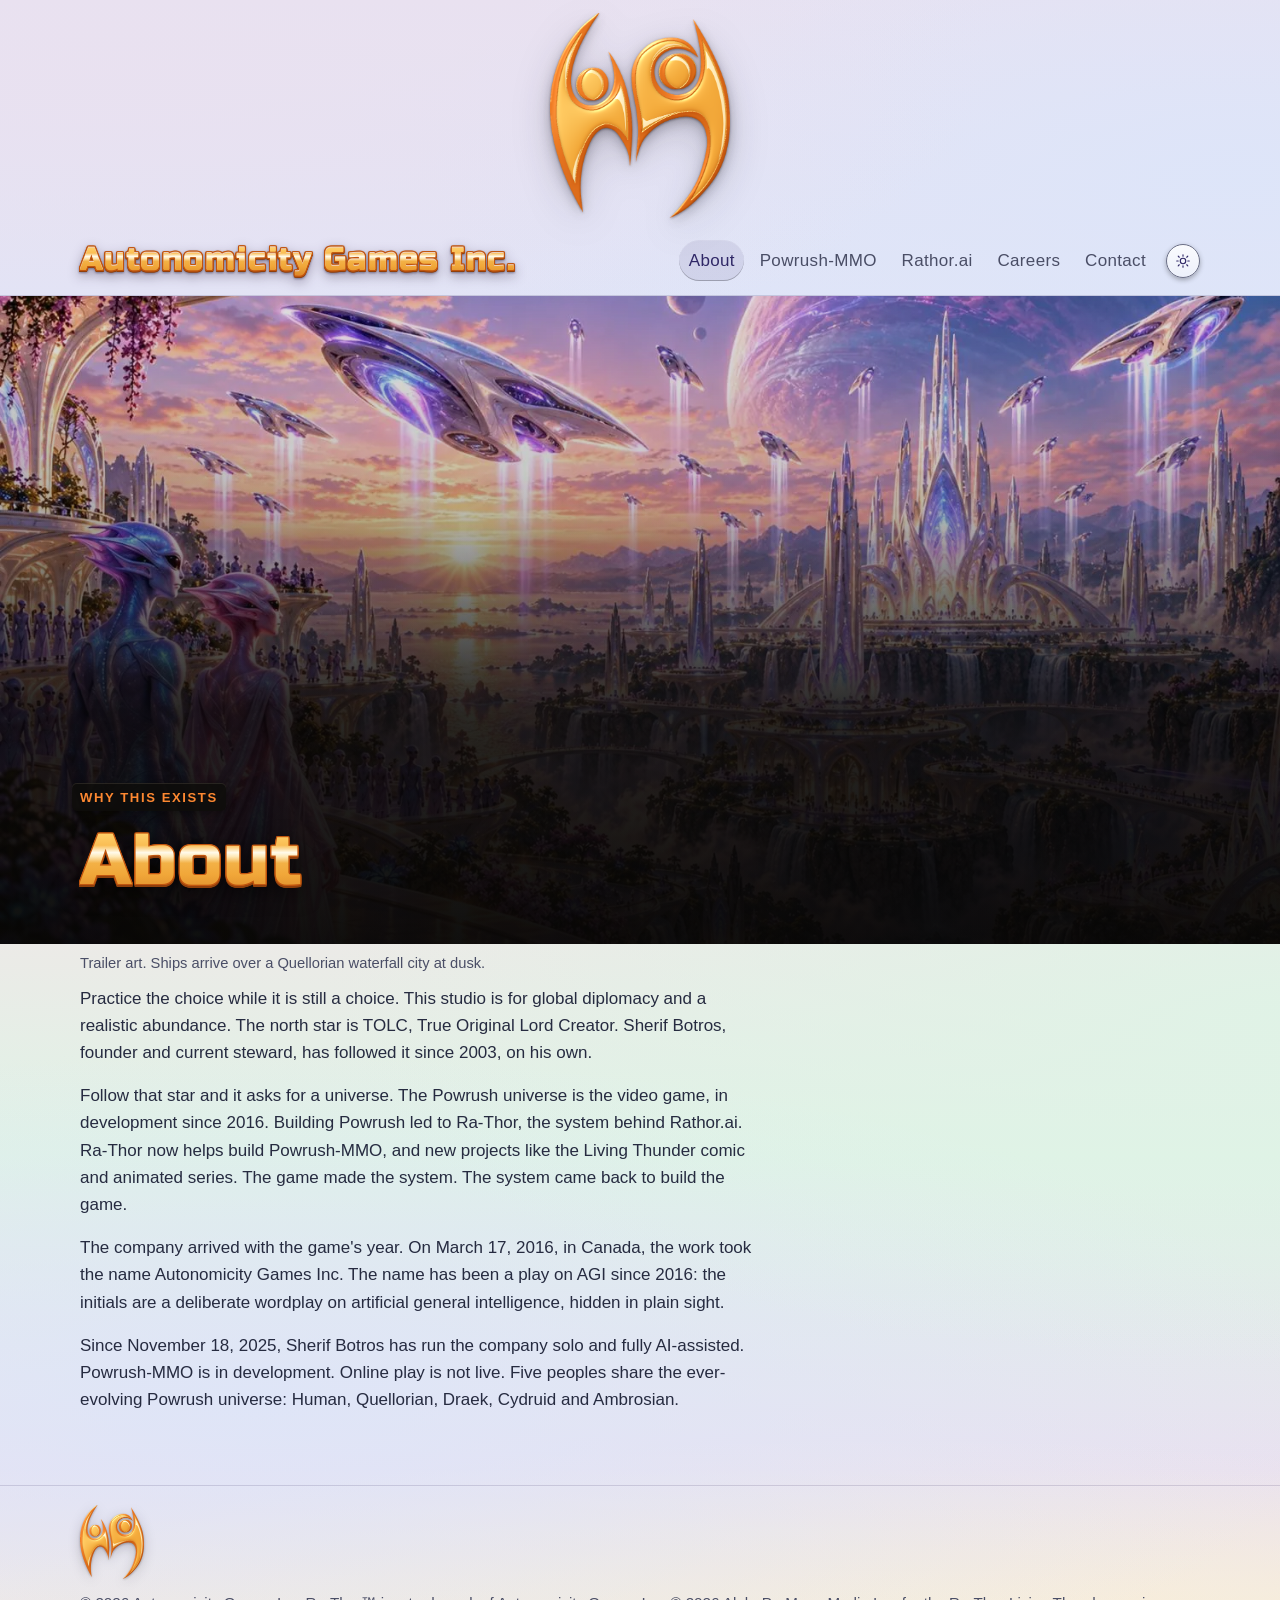
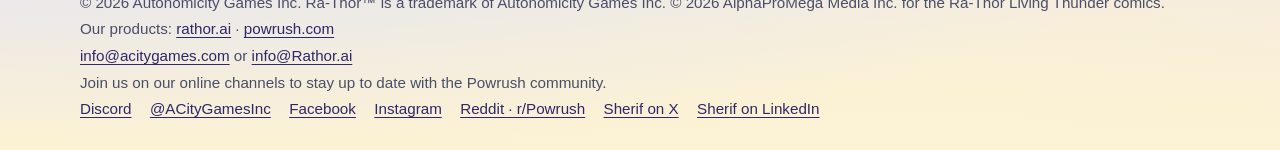
==== site/about.html @ b753480b "Merge main and keep the homepage quote grammar fix. Resolve the conflicts by keeping the #35 copy, a" ====
<!DOCTYPE html>
<html lang="en">
<head>
  <meta charset="utf-8">
  <meta name="viewport" content="width=device-width, initial-scale=1">
  <title>About — Autonomicity Games Inc.</title>
  <meta name="description" content="A studio for practicing diplomacy and a realistic abundance, under TOLC. Autonomicity Games Inc. was founded in Canada on March 17, 2016. The name has been a play on AGI since 2016. The Powrush universe is in development. Online play is not live.">
  <meta property="og:title" content="About — Autonomicity Games Inc.">
  <meta property="og:description" content="A studio for practicing diplomacy and a realistic abundance, under TOLC. Autonomicity Games Inc. was founded in Canada on March 17, 2016. The name has been a play on AGI since 2016. The Powrush universe is in development. Online play is not live.">
  <meta property="og:image" content="https://acitygames.com/images/art/about-quellorian-city-ships-1500.webp">
  <meta property="og:url" content="https://acitygames.com/about.html">
  <meta property="og:type" content="website">
  <meta name="twitter:card" content="summary_large_image">
  <meta name="twitter:title" content="About — Autonomicity Games Inc.">
  <meta name="twitter:description" content="A studio for practicing diplomacy and a realistic abundance, under TOLC. Autonomicity Games Inc. was founded in Canada on March 17, 2016. The name has been a play on AGI since 2016. The Powrush universe is in development. Online play is not live.">
  <meta name="twitter:image" content="https://acitygames.com/images/art/about-quellorian-city-ships-1500.webp">
  <meta name="theme-color" content="#1a1a1a" media="(prefers-color-scheme: dark)">
  <meta name="theme-color" content="#f6f1e8" media="(prefers-color-scheme: light)">
  <link rel="icon" href="favicon.png" type="image/png">
  <link rel="apple-touch-icon" href="apple-touch-icon.png">
  <script>
    (function () {
      var theme = "dark";
      try {
        var stored = localStorage.getItem("acity-theme");
        if (stored === "light" || stored === "dark") theme = stored;
        else if (window.matchMedia("(prefers-color-scheme: light)").matches) theme = "light";
      } catch (e) {}
      document.documentElement.setAttribute("data-theme", theme);
    })();
  </script>
  <link rel="stylesheet" href="css/style.css">
</head>
<body>
  <a class="skip" href="#content">Skip to content</a>
  <header class="site-header">
    <div class="logo-tab">
      <a class="logo-link" href="index.html">
        <img class="logo-art logo-art-dark" src="images/logo-dark-512.webp" srcset="images/logo-dark-512.webp 1x, images/logo-dark-1024.webp 2x" alt="Autonomicity Games logo" width="512" height="585" loading="eager" fetchpriority="high" decoding="async">
        <img class="logo-art logo-art-light" src="images/logo-light-512.webp" srcset="images/logo-light-512.webp 1x, images/logo-light-1024.webp 2x" alt="Autonomicity Games logo" width="512" height="585" loading="eager" fetchpriority="high" decoding="async">
      </a>
    </div>
    <div class="wrap bar">
      <a class="brand" href="index.html">Autonomicity Games Inc.</a>
      <nav aria-label="Primary">
        <ul>
          <li><a href="about.html" aria-current="page">About</a></li>
          <li><a href="powrush.html">Powrush-MMO</a></li>
          <li><a href="rathor.html">Rathor.ai</a></li>
          <li><a href="careers.html">Careers</a></li>
          <li><a href="contact.html">Contact</a></li>
        </ul>
        <button type="button" class="theme-toggle" id="theme-toggle" hidden aria-pressed="false" aria-label="Switch to light mode">
          <span class="theme-toggle-icons" aria-hidden="true">
            <svg class="theme-icon theme-icon-sun" viewBox="0 0 24 24" focusable="false">
              <circle cx="12" cy="12" r="4.1"></circle>
              <path d="M12 2.6v2.2M12 19.2v2.2M4.8 4.8l1.6 1.6M17.6 17.6l1.6 1.6M2.6 12h2.2M19.2 12h2.2M4.8 19.2l1.6-1.6M17.6 6.4l1.6-1.6" fill="none"></path>
            </svg>
            <svg class="theme-icon theme-icon-moon" viewBox="0 0 24 24" focusable="false">
              <path d="M15.2 3.4A8.2 8.2 0 1 0 20.6 14 6.4 6.4 0 0 1 15.2 3.4z"></path>
            </svg>
          </span>
        </button>
      </nav>
    </div>
  </header>
  <main id="content" tabindex="-1">
    <figure class="hero">
      <div class="hero-media">
        <picture>
          <img src="images/art/about-quellorian-city-ships-1500.webp" srcset="images/art/about-quellorian-city-ships-768.webp 768w, images/art/about-quellorian-city-ships-1500.webp 1500w" sizes="100vw" width="1500" height="844" alt="Two lavender-skinned Quellorians stand on a flowered balcony at sunset, watching silver ships descend over a crystal city of towers and waterfalls beneath a giant planet." decoding="async" fetchpriority="high" loading="eager" style="object-position: 12% center">
        </picture>
        <div class="hero-scrim" aria-hidden="true"></div>
        <div class="hero-copy">
          <div class="wrap">
            <p class="kicker">Why this exists</p>
            <h1>About</h1>
          </div>
        </div>
      </div>
      <figcaption>
        <div class="wrap">Trailer art. Ships arrive over a Quellorian waterfall city at dusk.</div>
      </figcaption>
    </figure>
    <div class="wrap prose">
      <p>Practice the choice while it is still a choice. This studio is for global diplomacy and a realistic abundance. The north star is TOLC, True Original Lord Creator. Sherif Botros, founder and current steward, has followed it since 2003, on his own.</p>
      <p>Follow that star and it asks for a universe. The Powrush universe is the video game, in development since 2016. Building Powrush led to Ra-Thor, the system behind Rathor.ai. Ra-Thor now helps build Powrush-MMO, and new projects like the Living Thunder comic and animated series. The game made the system. The system came back to build the game.</p>
      <p>The company arrived with the game's year. On March 17, 2016, in Canada, the work took the name Autonomicity Games Inc. The name has been a play on AGI since 2016: the initials are a deliberate wordplay on artificial general intelligence, hidden in plain sight.</p>
      <p>Since November 18, 2025, Sherif Botros has run the company solo and fully AI-assisted. Powrush-MMO is in development. Online play is not live. Five peoples share the ever-evolving Powrush universe: Human, Quellorian, Draek, Cydruid and Ambrosian.</p>
    </div>
  </main>
  <footer class="site-footer">
    <div class="wrap">
      <img class="footer-mark logo-art logo-art-dark" src="images/logo-dark-512.webp" srcset="images/logo-dark-512.webp 1x, images/logo-dark-1024.webp 2x" alt="Autonomicity Games logo" width="512" height="585" loading="lazy" decoding="async">
      <img class="footer-mark logo-art logo-art-light" src="images/logo-light-512.webp" srcset="images/logo-light-512.webp 1x, images/logo-light-1024.webp 2x" alt="Autonomicity Games logo" width="512" height="585" loading="lazy" decoding="async">
      <p>© 2026 Autonomicity Games Inc. Ra-Thor™ is a trademark of Autonomicity Games Inc. © 2026 AlphaProMega Media Inc. for the Ra-Thor Living Thunder comics.</p>
      <p>Our products: <a href="https://rathor.ai/">rathor.ai</a> · <a href="https://powrush.com/">powrush.com</a></p>
      <p><a href="mailto:info@acitygames.com">info@acitygames.com</a> or <a href="mailto:info@Rathor.ai">info@Rathor.ai</a></p>
      <p>Join us on our online channels to stay up to date with the Powrush community.</p>
      <p class="footer-channels"><a href="https://discord.gg/H3A2Cx8WEZ" rel="noopener" target="_blank">Discord</a> <a href="https://x.com/ACityGamesInc" rel="noopener" target="_blank">@ACityGamesInc</a> <a href="https://www.facebook.com/ACityGamesInc/" rel="noopener" target="_blank">Facebook</a> <a href="https://www.instagram.com/acitygames/" rel="noopener" target="_blank">Instagram</a> <a href="https://www.reddit.com/r/Powrush/comments/1jtm8ko/official_autonomicity_games_inc_page/" rel="noopener" target="_blank">Reddit · r/Powrush</a> <a href="https://x.com/AlphaProMega" rel="noopener" target="_blank">Sherif on X</a> <a href="https://www.linkedin.com/in/sherif-botros/" rel="noopener" target="_blank">Sherif on LinkedIn</a></p>
    </div>
  </footer>
  <script src="js/theme.js" defer></script>
</body>
</html>
---- site/css/style.css ----
@font-face {
  font-family: "Russo One";
  src: url("../fonts/RussoOne-Regular.woff2") format("woff2");
  font-weight: 400;
  font-style: normal;
  font-display: swap;
}

:root {
  --logo-outline: #FD8831;
  --logo-body: #FDB55C;
  --logo-highlight: #FED39D;
  --accent: #e65f00;
  --accent-2: #fcb55b;
  --accent-ink: #1a1a1a;
  --max: 70rem;
  --mark: clamp(96px, 14vw, 200px);
  --radius: 0.6rem;
  --bar-h: 8px;
  --hero-ink: #f7f3ee;
  --hero-soft: #efebe7;
  --hero-kicker: var(--logo-outline);
  --hero-chip: rgba(14, 12, 10, 0.84);
  color-scheme: dark;
  --bg: #131211;
  --bg-elev: #1d1c1a;
  --line: rgba(253, 181, 92, 0.16);
  --text: #d8d3cd;
  --muted: #b3ada6;
  --soft: #b3ada6;
  --caption: #b3ada6;
  --link: var(--logo-highlight);
  --link-hover: #fff6e4;
  --focus: var(--logo-highlight);
  --nav: #dcd6cf;
  --nav-current: rgba(253, 136, 49, 0.13);
  --nav-current-ink: var(--logo-highlight);
  --kicker: var(--logo-outline);
  --kicker-fill: linear-gradient(180deg, #fff2cc 0%, #ffd25e 50%, #f8bd49 100%);
  --heading: var(--logo-highlight);
  --metal-solid: #fdc650;
  --metal-fill: linear-gradient(180deg, #fff2cc 0%, #ffe780 12%, #ffd25e 30%, #fffbe8 39%, #fff2c4 44%, #fdc650 52%, #f8bd49 66%, #e5aa3c 84%, #f1882e 100%);
  --metal-emboss: drop-shadow(0 -1px 0 rgba(255, 242, 150, 0.55)) drop-shadow(1px 0 0 #e3751e) drop-shadow(-1px 0 0 #e3751e) drop-shadow(0 1px 0 #e3751e) drop-shadow(0 1px 0 #a8480c) drop-shadow(0 4px 5px rgba(0, 0, 0, 0.55)) drop-shadow(0 0 12px rgba(255, 196, 90, 0.3));
  --metal-emboss-sm: drop-shadow(0 -1px 0 rgba(255, 242, 150, 0.45)) drop-shadow(0 1px 0 #e3751e) drop-shadow(0 1px 0 #a8480c) drop-shadow(0 3px 4px rgba(0, 0, 0, 0.55)) drop-shadow(0 0 8px rgba(255, 196, 90, 0.22));
  --metal-emboss-hero: drop-shadow(0 -1px 0 rgba(255, 242, 150, 0.6)) drop-shadow(1px 0 0 #e3751e) drop-shadow(-1px 0 0 #e3751e) drop-shadow(0 1px 0 #e3751e) drop-shadow(0 2px 0 #a8480c) drop-shadow(0 6px 10px rgba(0, 0, 0, 0.65)) drop-shadow(0 0 16px rgba(255, 196, 90, 0.3));
  --metal-fallback-shadow: 1px 0 0 #e3751e, -1px 0 0 #e3751e, 0 -1px 0 #e3751e, 0 1px 0 #e3751e, 0 2px 0 #a8480c, 0 4px 8px rgba(0, 0, 0, 0.55);
  --metal-fallback-shadow-sm: 0 1px 0 #e3751e, 0 2px 0 #a8480c, 0 3px 5px rgba(0, 0, 0, 0.5);
  --heading-fill: var(--metal-fill);
  --heading-emboss: var(--metal-emboss);
  --name-emboss: var(--metal-emboss-sm);
  --kicker-emboss: drop-shadow(0 1px 0 rgba(0, 0, 0, 0.75));
  --accent-bar: linear-gradient(180deg, rgba(255, 255, 255, 0.5) 0%, rgba(255, 255, 255, 0.12) 32%, rgba(255, 255, 255, 0) 52%, rgba(0, 0, 0, 0.3) 100%), linear-gradient(90deg, #c99a3a 0%, #f0c768 30%, #fffaf0 48%, #b8862b 72%, #8e1f2f 100%);
  --accent-bar-shadow: inset 0 1px 0 rgba(255, 244, 214, 0.75), inset 0 -1px 0 rgba(0, 0, 0, 0.5), inset 1px 0 0 rgba(255, 244, 214, 0.4), 0 0 7px rgba(132, 104, 255, 0.4);
  --accent-bar-drop: rgba(0, 0, 0, 0.7);
  --accent-bar-v: linear-gradient(90deg, rgba(255, 255, 255, 0.45) 0%, rgba(255, 255, 255, 0) 45%, rgba(0, 0, 0, 0.3) 100%), linear-gradient(180deg, #c99a3a 0%, #f0c768 30%, #fffaf0 48%, #b8862b 72%, #8e1f2f 100%);
  --panel-fill: linear-gradient(180deg, #232120 0%, #1b1a19 52%, #161514 100%);
  --panel-border: rgba(254, 211, 157, 0.12);
  --panel-shadow: inset 0 1px 0 rgba(255, 236, 204, 0.08), inset 0 -1px 0 rgba(0, 0, 0, 0.55), 0 1px 0 rgba(0, 0, 0, 0.7), 0 3px 8px rgba(0, 0, 0, 0.45), 0 16px 32px -14px rgba(0, 0, 0, 0.8);
  --band-fill: linear-gradient(180deg, #1c1b1a 0%, #151413 100%);
  --band-shadow: inset 0 1px 0 rgba(255, 236, 204, 0.06), inset 0 -1px 0 rgba(0, 0, 0, 0.6);
  --page-base: #131211;
  --page-wash: radial-gradient(80rem 34rem at 50% -6rem, rgba(253, 136, 49, 0.05), rgba(253, 136, 49, 0) 70%), radial-gradient(60rem 48rem at 105% 55%, rgba(176, 186, 204, 0.05), rgba(176, 186, 204, 0) 70%), radial-gradient(60rem 48rem at -5% 85%, rgba(230, 200, 140, 0.04), rgba(230, 200, 140, 0) 70%), linear-gradient(180deg, #141311 0%, #121110 55%, #0f0e0d 100%);
  --toggle-border: rgba(254, 211, 157, 0.45);
  --toggle-bg: linear-gradient(180deg, #2a2826, #1a1918);
  --toggle-color: var(--logo-body);
  --frame: #0e0d0b;
  --quote-fill: rgba(255, 236, 204, 0.03);
}

/* ACITY-VELVET-1: keep the three theme blocks below in sync with :root. */
@media (prefers-color-scheme: light) {
  :root:not([data-theme]) {
    color-scheme: light;
    --bg: #e9e1f0;
    --bg-elev: rgba(255, 255, 255, 0.5);
    --line: rgba(30, 20, 70, 0.14);
    --text: #262b40;
    --muted: #4a4e66;
    --soft: #4a4e66;
    --caption: #4a4e66;
    --link: #2f2766;
    --link-hover: #1e1446;
    --focus: #2f2766;
    --nav: #4a4e66;
    --nav-current: rgba(47, 39, 102, 0.09);
    --nav-current-ink: #2f2766;
    --kicker: #3a2a7a;
    --kicker-fill: linear-gradient(180deg, #3a2a7a 0%, #3a2a7a 100%);
    --heading: #3a2a7a;
    --metal-solid: #f3b146;
    --metal-fill: linear-gradient(180deg, #feedbf 0%, #ffd46c 12%, #fabe55 30%, #fffaea 39%, #fee8b5 44%, #f3b146 52%, #f1a739 66%, #e0922e 84%, #e2711d 100%);
    --metal-emboss: drop-shadow(0 -1px 0 rgba(255, 255, 255, 0.75)) drop-shadow(1px 0 0 #c1550e) drop-shadow(-1px 0 0 #c1550e) drop-shadow(0 -1px 0 #c1550e) drop-shadow(0 1px 0 #c1550e) drop-shadow(0 1px 0 #8f3f0c) drop-shadow(0 1px 1px rgba(36, 22, 54, 0.45)) drop-shadow(0 4px 6px rgba(36, 22, 54, 0.32));
    --metal-emboss-sm: drop-shadow(1px 0 0 #c1550e) drop-shadow(-1px 0 0 #c1550e) drop-shadow(0 -1px 0 #c1550e) drop-shadow(0 1px 0 #c1550e) drop-shadow(0 1px 0 #8f3f0c) drop-shadow(0 1px 1px rgba(36, 22, 54, 0.4)) drop-shadow(0 2px 4px rgba(36, 22, 54, 0.28));
    --metal-emboss-hero: drop-shadow(1px 0 0 #c1550e) drop-shadow(-1px 0 0 #c1550e) drop-shadow(0 -1px 0 #c1550e) drop-shadow(0 1px 0 #c1550e) drop-shadow(0 2px 0 #8f3f0c) drop-shadow(0 6px 10px rgba(0, 0, 0, 0.6));
    --metal-fallback-shadow: 1px 0 0 #c1550e, -1px 0 0 #c1550e, 0 -1px 0 #c1550e, 0 1px 0 #c1550e, 0 2px 0 #8f3f0c, 0 3px 6px rgba(36, 22, 54, 0.4);
    --metal-fallback-shadow-sm: 1px 0 0 #c1550e, -1px 0 0 #c1550e, 0 -1px 0 #c1550e, 0 1px 0 #c1550e, 0 2px 0 #8f3f0c, 0 2px 4px rgba(36, 22, 54, 0.35);
    --heading-fill: var(--metal-fill);
    --heading-emboss: var(--metal-emboss);
    --name-emboss: var(--metal-emboss-sm);
    --kicker-emboss: drop-shadow(0 1px 0 rgba(255, 255, 255, 0.8));
    --accent-bar: linear-gradient(180deg, rgba(255, 255, 255, 0.6) 0%, rgba(255, 255, 255, 0.14) 32%, rgba(255, 255, 255, 0) 52%, rgba(30, 20, 70, 0.22) 100%), linear-gradient(90deg, #c99a3a 0%, #f0c768 30%, #fffaf0 48%, #b8862b 72%, #8e1f2f 100%);
    --accent-bar-shadow: inset 0 1px 0 rgba(255, 255, 255, 0.8), inset 0 -1px 0 rgba(30, 32, 44, 0.38), inset 1px 0 0 rgba(255, 255, 255, 0.4);
    --accent-bar-drop: rgba(30, 32, 44, 0.3);
    --accent-bar-v: linear-gradient(90deg, rgba(255, 255, 255, 0.55) 0%, rgba(255, 255, 255, 0) 45%, rgba(30, 20, 70, 0.22) 100%), linear-gradient(180deg, #c99a3a 0%, #f0c768 30%, #fffaf0 48%, #b8862b 72%, #8e1f2f 100%);
    --panel-fill: linear-gradient(170deg, rgba(255, 255, 255, 0.66) 0%, rgba(255, 255, 255, 0.42) 55%, rgba(255, 255, 255, 0.3) 100%);
    --panel-border: rgba(255, 255, 255, 0.7);
    --panel-shadow: inset 0 1px 0 rgba(255, 255, 255, 0.95), inset 0 -1px 0 rgba(74, 58, 134, 0.1), 0 1px 1px rgba(40, 44, 64, 0.1), 0 4px 10px rgba(40, 44, 64, 0.08), 0 18px 30px -16px rgba(40, 44, 64, 0.35);
    --band-fill: linear-gradient(180deg, rgba(255, 255, 255, 0.5) 0%, rgba(255, 255, 255, 0.22) 100%);
    --band-shadow: inset 0 1px 0 rgba(255, 255, 255, 0.85), inset 0 -1px 0 rgba(74, 58, 134, 0.1);
    --page-base: #e9e1f0;
    --page-wash: radial-gradient(70% 22% at 8% 2%, rgba(233, 225, 240, 0.95), rgba(233, 225, 240, 0) 100%), radial-gradient(65% 20% at 96% 10%, rgba(221, 229, 249, 0.95), rgba(221, 229, 249, 0) 100%), radial-gradient(80% 18% at 4% 36%, rgba(246, 227, 232, 0.9), rgba(246, 227, 232, 0) 100%), radial-gradient(75% 20% at 100% 58%, rgba(223, 243, 230, 0.9), rgba(223, 243, 230, 0) 100%), radial-gradient(85% 20% at 20% 80%, rgba(221, 229, 249, 0.85), rgba(221, 229, 249, 0) 100%), radial-gradient(90% 18% at 70% 100%, rgba(252, 242, 212, 0.95), rgba(252, 242, 212, 0) 100%), linear-gradient(180deg, #e9e1f0 0%, #dde5f9 22%, #f6e3e8 44%, #dff3e6 66%, #e9e1f0 84%, #fcf2d4 100%);
    --toggle-border: #6b6f86;
    --toggle-bg: linear-gradient(180deg, rgba(255, 255, 255, 0.85), rgba(255, 255, 255, 0.45));
    --toggle-color: #2f2766;
    --frame: transparent;
    --quote-fill: rgba(255, 255, 255, 0.35);
  }
}

html[data-theme="dark"] {
  color-scheme: dark;
  --bg: #131211;
  --bg-elev: #1d1c1a;
  --line: rgba(253, 181, 92, 0.16);
  --text: #d8d3cd;
  --muted: #b3ada6;
  --soft: #b3ada6;
  --caption: #b3ada6;
  --link: var(--logo-highlight);
  --link-hover: #fff6e4;
  --focus: var(--logo-highlight);
  --nav: #dcd6cf;
  --nav-current: rgba(253, 136, 49, 0.13);
  --nav-current-ink: var(--logo-highlight);
  --kicker: var(--logo-outline);
  --kicker-fill: linear-gradient(180deg, #fff2cc 0%, #ffd25e 50%, #f8bd49 100%);
  --heading: var(--logo-highlight);
  --metal-solid: #fdc650;
  --metal-fill: linear-gradient(180deg, #fff2cc 0%, #ffe780 12%, #ffd25e 30%, #fffbe8 39%, #fff2c4 44%, #fdc650 52%, #f8bd49 66%, #e5aa3c 84%, #f1882e 100%);
  --metal-emboss: drop-shadow(0 -1px 0 rgba(255, 242, 150, 0.55)) drop-shadow(1px 0 0 #e3751e) drop-shadow(-1px 0 0 #e3751e) drop-shadow(0 1px 0 #e3751e) drop-shadow(0 1px 0 #a8480c) drop-shadow(0 4px 5px rgba(0, 0, 0, 0.55)) drop-shadow(0 0 12px rgba(255, 196, 90, 0.3));
  --metal-emboss-sm: drop-shadow(0 -1px 0 rgba(255, 242, 150, 0.45)) drop-shadow(0 1px 0 #e3751e) drop-shadow(0 1px 0 #a8480c) drop-shadow(0 3px 4px rgba(0, 0, 0, 0.55)) drop-shadow(0 0 8px rgba(255, 196, 90, 0.22));
  --metal-emboss-hero: drop-shadow(0 -1px 0 rgba(255, 242, 150, 0.6)) drop-shadow(1px 0 0 #e3751e) drop-shadow(-1px 0 0 #e3751e) drop-shadow(0 1px 0 #e3751e) drop-shadow(0 2px 0 #a8480c) drop-shadow(0 6px 10px rgba(0, 0, 0, 0.65)) drop-shadow(0 0 16px rgba(255, 196, 90, 0.3));
  --metal-fallback-shadow: 1px 0 0 #e3751e, -1px 0 0 #e3751e, 0 -1px 0 #e3751e, 0 1px 0 #e3751e, 0 2px 0 #a8480c, 0 4px 8px rgba(0, 0, 0, 0.55);
  --metal-fallback-shadow-sm: 0 1px 0 #e3751e, 0 2px 0 #a8480c, 0 3px 5px rgba(0, 0, 0, 0.5);
  --heading-fill: var(--metal-fill);
  --heading-emboss: var(--metal-emboss);
  --name-emboss: var(--metal-emboss-sm);
  --kicker-emboss: drop-shadow(0 1px 0 rgba(0, 0, 0, 0.75));
  --accent-bar: linear-gradient(180deg, rgba(255, 255, 255, 0.5) 0%, rgba(255, 255, 255, 0.12) 32%, rgba(255, 255, 255, 0) 52%, rgba(0, 0, 0, 0.3) 100%), linear-gradient(90deg, #c99a3a 0%, #f0c768 30%, #fffaf0 48%, #b8862b 72%, #8e1f2f 100%);
  --accent-bar-shadow: inset 0 1px 0 rgba(255, 244, 214, 0.75), inset 0 -1px 0 rgba(0, 0, 0, 0.5), inset 1px 0 0 rgba(255, 244, 214, 0.4), 0 0 7px rgba(132, 104, 255, 0.4);
  --accent-bar-drop: rgba(0, 0, 0, 0.7);
  --accent-bar-v: linear-gradient(90deg, rgba(255, 255, 255, 0.45) 0%, rgba(255, 255, 255, 0) 45%, rgba(0, 0, 0, 0.3) 100%), linear-gradient(180deg, #c99a3a 0%, #f0c768 30%, #fffaf0 48%, #b8862b 72%, #8e1f2f 100%);
  --panel-fill: linear-gradient(180deg, #232120 0%, #1b1a19 52%, #161514 100%);
  --panel-border: rgba(254, 211, 157, 0.12);
  --panel-shadow: inset 0 1px 0 rgba(255, 236, 204, 0.08), inset 0 -1px 0 rgba(0, 0, 0, 0.55), 0 1px 0 rgba(0, 0, 0, 0.7), 0 3px 8px rgba(0, 0, 0, 0.45), 0 16px 32px -14px rgba(0, 0, 0, 0.8);
  --band-fill: linear-gradient(180deg, #1c1b1a 0%, #151413 100%);
  --band-shadow: inset 0 1px 0 rgba(255, 236, 204, 0.06), inset 0 -1px 0 rgba(0, 0, 0, 0.6);
  --page-base: #131211;
  --page-wash: radial-gradient(80rem 34rem at 50% -6rem, rgba(253, 136, 49, 0.05), rgba(253, 136, 49, 0) 70%), radial-gradient(60rem 48rem at 105% 55%, rgba(176, 186, 204, 0.05), rgba(176, 186, 204, 0) 70%), radial-gradient(60rem 48rem at -5% 85%, rgba(230, 200, 140, 0.04), rgba(230, 200, 140, 0) 70%), linear-gradient(180deg, #141311 0%, #121110 55%, #0f0e0d 100%);
  --toggle-border: rgba(254, 211, 157, 0.45);
  --toggle-bg: linear-gradient(180deg, #2a2826, #1a1918);
  --toggle-color: var(--logo-body);
  --frame: #0e0d0b;
  --quote-fill: rgba(255, 236, 204, 0.03);
}

html[data-theme="light"] {
  color-scheme: light;
  --bg: #e9e1f0;
  --bg-elev: rgba(255, 255, 255, 0.5);
  --line: rgba(30, 20, 70, 0.14);
  --text: #262b40;
  --muted: #4a4e66;
  --soft: #4a4e66;
  --caption: #4a4e66;
  --link: #2f2766;
  --link-hover: #1e1446;
  --focus: #2f2766;
  --nav: #4a4e66;
  --nav-current: rgba(47, 39, 102, 0.09);
  --nav-current-ink: #2f2766;
  --kicker: #3a2a7a;
  --kicker-fill: linear-gradient(180deg, #3a2a7a 0%, #3a2a7a 100%);
  --heading: #3a2a7a;
  --metal-solid: #f3b146;
  --metal-fill: linear-gradient(180deg, #feedbf 0%, #ffd46c 12%, #fabe55 30%, #fffaea 39%, #fee8b5 44%, #f3b146 52%, #f1a739 66%, #e0922e 84%, #e2711d 100%);
  --metal-emboss: drop-shadow(0 -1px 0 rgba(255, 255, 255, 0.75)) drop-shadow(1px 0 0 #c1550e) drop-shadow(-1px 0 0 #c1550e) drop-shadow(0 -1px 0 #c1550e) drop-shadow(0 1px 0 #c1550e) drop-shadow(0 1px 0 #8f3f0c) drop-shadow(0 1px 1px rgba(36, 22, 54, 0.45)) drop-shadow(0 4px 6px rgba(36, 22, 54, 0.32));
  --metal-emboss-sm: drop-shadow(1px 0 0 #c1550e) drop-shadow(-1px 0 0 #c1550e) drop-shadow(0 -1px 0 #c1550e) drop-shadow(0 1px 0 #c1550e) drop-shadow(0 1px 0 #8f3f0c) drop-shadow(0 1px 1px rgba(36, 22, 54, 0.4)) drop-shadow(0 2px 4px rgba(36, 22, 54, 0.28));
  --metal-emboss-hero: drop-shadow(1px 0 0 #c1550e) drop-shadow(-1px 0 0 #c1550e) drop-shadow(0 -1px 0 #c1550e) drop-shadow(0 1px 0 #c1550e) drop-shadow(0 2px 0 #8f3f0c) drop-shadow(0 6px 10px rgba(0, 0, 0, 0.6));
  --metal-fallback-shadow: 1px 0 0 #c1550e, -1px 0 0 #c1550e, 0 -1px 0 #c1550e, 0 1px 0 #c1550e, 0 2px 0 #8f3f0c, 0 3px 6px rgba(36, 22, 54, 0.4);
  --metal-fallback-shadow-sm: 1px 0 0 #c1550e, -1px 0 0 #c1550e, 0 -1px 0 #c1550e, 0 1px 0 #c1550e, 0 2px 0 #8f3f0c, 0 2px 4px rgba(36, 22, 54, 0.35);
  --heading-fill: var(--metal-fill);
  --heading-emboss: var(--metal-emboss);
  --name-emboss: var(--metal-emboss-sm);
  --kicker-emboss: drop-shadow(0 1px 0 rgba(255, 255, 255, 0.8));
  --accent-bar: linear-gradient(180deg, rgba(255, 255, 255, 0.6) 0%, rgba(255, 255, 255, 0.14) 32%, rgba(255, 255, 255, 0) 52%, rgba(30, 20, 70, 0.22) 100%), linear-gradient(90deg, #c99a3a 0%, #f0c768 30%, #fffaf0 48%, #b8862b 72%, #8e1f2f 100%);
  --accent-bar-shadow: inset 0 1px 0 rgba(255, 255, 255, 0.8), inset 0 -1px 0 rgba(30, 32, 44, 0.38), inset 1px 0 0 rgba(255, 255, 255, 0.4);
  --accent-bar-drop: rgba(30, 32, 44, 0.3);
  --accent-bar-v: linear-gradient(90deg, rgba(255, 255, 255, 0.55) 0%, rgba(255, 255, 255, 0) 45%, rgba(30, 20, 70, 0.22) 100%), linear-gradient(180deg, #c99a3a 0%, #f0c768 30%, #fffaf0 48%, #b8862b 72%, #8e1f2f 100%);
  --panel-fill: linear-gradient(170deg, rgba(255, 255, 255, 0.66) 0%, rgba(255, 255, 255, 0.42) 55%, rgba(255, 255, 255, 0.3) 100%);
  --panel-border: rgba(255, 255, 255, 0.7);
  --panel-shadow: inset 0 1px 0 rgba(255, 255, 255, 0.95), inset 0 -1px 0 rgba(74, 58, 134, 0.1), 0 1px 1px rgba(40, 44, 64, 0.1), 0 4px 10px rgba(40, 44, 64, 0.08), 0 18px 30px -16px rgba(40, 44, 64, 0.35);
  --band-fill: linear-gradient(180deg, rgba(255, 255, 255, 0.5) 0%, rgba(255, 255, 255, 0.22) 100%);
  --band-shadow: inset 0 1px 0 rgba(255, 255, 255, 0.85), inset 0 -1px 0 rgba(74, 58, 134, 0.1);
  --page-base: #e9e1f0;
  --page-wash: radial-gradient(70% 22% at 8% 2%, rgba(233, 225, 240, 0.95), rgba(233, 225, 240, 0) 100%), radial-gradient(65% 20% at 96% 10%, rgba(221, 229, 249, 0.95), rgba(221, 229, 249, 0) 100%), radial-gradient(80% 18% at 4% 36%, rgba(246, 227, 232, 0.9), rgba(246, 227, 232, 0) 100%), radial-gradient(75% 20% at 100% 58%, rgba(223, 243, 230, 0.9), rgba(223, 243, 230, 0) 100%), radial-gradient(85% 20% at 20% 80%, rgba(221, 229, 249, 0.85), rgba(221, 229, 249, 0) 100%), radial-gradient(90% 18% at 70% 100%, rgba(252, 242, 212, 0.95), rgba(252, 242, 212, 0) 100%), linear-gradient(180deg, #e9e1f0 0%, #dde5f9 22%, #f6e3e8 44%, #dff3e6 66%, #e9e1f0 84%, #fcf2d4 100%);
  --toggle-border: #6b6f86;
  --toggle-bg: linear-gradient(180deg, rgba(255, 255, 255, 0.85), rgba(255, 255, 255, 0.45));
  --toggle-color: #2f2766;
  --frame: transparent;
  --quote-fill: rgba(255, 255, 255, 0.35);
}

*,
*::before,
*::after {
  box-sizing: border-box;
}

html {
  scroll-behavior: smooth;
  background: var(--page-base);
}

body {
  margin: 0;
  min-height: 100vh;
  display: flex;
  flex-direction: column;
  background-color: var(--page-base);
  background-image: var(--page-wash);
  background-repeat: no-repeat;
  background-size: 100% 100%;
  color: var(--text);
  font-family: "Gill Sans", "Gill Sans MT", Calibri, "Trebuchet MS", sans-serif;
  font-size: 1.0625rem;
  line-height: 1.6;
  font-synthesis: none;
}

.skip {
  position: absolute;
  left: 0.75rem;
  top: 0.75rem;
  transform: translateY(-160%);
  background: linear-gradient(180deg, #fed39d, #fd8831);
  color: var(--accent-ink);
  padding: 0.55rem 0.8rem;
  border-radius: 0.4rem;
  z-index: 5;
  text-decoration: none;
  font-weight: 650;
}

.skip:focus {
  transform: none;
}

a {
  color: var(--link);
  text-decoration-line: underline;
  text-decoration-thickness: 1px;
  text-underline-offset: 0.2em;
  text-decoration-skip-ink: auto;
}

a:hover,
a:focus-visible {
  text-decoration-thickness: 2px;
  text-underline-offset: 0.2em;
}

a:hover {
  color: var(--link-hover);
}

a:focus-visible,
.theme-toggle:focus-visible {
  outline: 3px solid var(--focus);
  outline-offset: 3px;
  border-radius: 0.2rem;
}

.wrap {
  width: min(var(--max), calc(100% - 2rem));
  margin-inline: auto;
}

.site-header {
  background: transparent;
  border-bottom: 1px solid var(--line);
  box-shadow: 0 1px 0 rgba(0, 0, 0, 0.18);
}

.logo-tab {
  position: relative;
  display: flex;
  justify-content: center;
  align-items: center;
  width: fit-content;
  max-width: 92vw;
  margin: 0.35rem auto 0;
  padding: 0.45rem 0 0.55rem;
  background: transparent;
}

.logo-link {
  position: relative;
  z-index: 1;
  display: flex;
  line-height: 0;
  text-decoration: none;
}

.logo-link img,
.footer-mark {
  background: transparent;
}

/* LOGO-3D-1: the crest ships as two theme variants (images/logo-dark-*.webp,
   images/logo-light-*.webp), recoloured and re-shaded in metallic gold inside
   the original alpha mask, so the silhouette is pixel-identical to
   images/logo-512.png / logo-1024.png (kept untouched). CSS shows the one that
   matches the theme: [data-theme] from the toggle wins, otherwise the OS
   preference. Dark is the default. The hidden one is display:none and
   loading="lazy", so it is not fetched. No outline, no plate. */
img.logo-art-light {
  display: none;
}

html[data-theme="light"] img.logo-art-dark {
  display: none;
}

html[data-theme="light"] img.logo-art-light {
  display: block;
}

@media (prefers-color-scheme: light) {
  :root:not([data-theme]) img.logo-art-dark {
    display: none;
  }

  :root:not([data-theme]) img.logo-art-light {
    display: block;
  }
}

/* Dark mode: soft depth shadow plus a warm gold glow; light mode (below)
   gets a soft neutral drop shadow. */
.logo-link img {
  filter: drop-shadow(0 2px 3px rgba(0, 0, 0, 0.55)) drop-shadow(0 0 16px rgba(255, 196, 90, 0.3));
}

.footer-mark {
  filter: drop-shadow(0 1px 2px rgba(0, 0, 0, 0.5)) drop-shadow(0 0 8px rgba(255, 196, 90, 0.26));
}

.logo-link img {
  width: var(--mark);
  height: auto;
}

.bar {
  display: flex;
  flex-wrap: wrap;
  align-items: center;
  justify-content: space-between;
  gap: 0.75rem 1.25rem;
  padding: 0.85rem 0;
}

.brand {
  color: var(--metal-solid);
  text-decoration: none;
  font-family: "Russo One", "Arial Black", "Gill Sans", "Gill Sans MT", sans-serif;
  font-weight: 400;
  letter-spacing: 0.05em;
  font-size: 1.05rem;
  line-height: 1.2;
}

.brand:focus-visible {
  outline-offset: 4px;
}

nav {
  display: flex;
  flex-wrap: wrap;
  align-items: center;
  gap: 0.35rem 0.65rem;
}

nav ul {
  display: flex;
  flex-wrap: wrap;
  gap: 0.15rem 0.35rem;
  list-style: none;
  margin: 0;
  padding: 0;
}

nav a {
  display: inline-block;
  padding: 0.45rem 0.6rem;
  color: var(--nav);
  text-decoration: none;
  border-radius: 999px;
  letter-spacing: 0.02em;
}

nav a:hover,
nav a:focus-visible {
  text-decoration: none;
  color: var(--nav-current-ink);
  background: var(--nav-current);
}

nav a[aria-current="page"] {
  color: var(--nav-current-ink);
  background: var(--nav-current);
  box-shadow: inset 0 1px 0 rgba(255, 255, 255, 0.08), inset 0 -1px 0 rgba(0, 0, 0, 0.25);
  text-decoration: none;
}

.theme-toggle:not([hidden]) {
  position: relative;
  width: 34px;
  height: 34px;
  min-width: 34px;
  min-height: 34px;
  padding: 0;
  border-radius: 999px;
  border: 1px solid var(--toggle-border);
  color: var(--toggle-color);
  background: var(--toggle-bg);
  box-shadow: inset 0 1px 0 rgba(255, 255, 255, 0.14), 0 2px 5px rgba(0, 0, 0, 0.3);
  cursor: pointer;
  display: inline-flex;
  align-items: center;
  justify-content: center;
  overflow: hidden;
}

.theme-toggle[hidden] {
  display: none !important;
}

.theme-toggle-icons {
  position: relative;
  width: 16px;
  height: 16px;
  display: block;
}

.theme-icon {
  position: absolute;
  inset: 0;
  width: 16px;
  height: 16px;
  stroke: currentColor;
  stroke-width: 1.7;
  stroke-linecap: round;
  fill: currentColor;
  transform-origin: 50% 50%;
}

.theme-icon-sun {
  fill: none;
}

html[data-theme="dark"] .theme-icon-moon,
html[data-theme="light"] .theme-icon-sun,
:root:not([data-theme]) .theme-icon-moon {
  opacity: 1;
}

html[data-theme="dark"] .theme-icon-sun,
html[data-theme="light"] .theme-icon-moon,
:root:not([data-theme]) .theme-icon-sun {
  opacity: 0;
}

@media (prefers-color-scheme: light) {
  :root:not([data-theme]) .theme-icon-sun {
    opacity: 1;
  }

  :root:not([data-theme]) .theme-icon-moon {
    opacity: 0;
  }
}

main {
  flex: 1;
  padding: 0 0 3.5rem;
}

main:focus {
  outline: none;
}

.kicker {
  margin: 0 0 0.6rem;
  color: var(--kicker);
  font-size: 0.82rem;
  font-weight: 680;
  letter-spacing: 0.12em;
  text-transform: uppercase;
}

h1,
h2,
h3 {
  font-family: "Russo One", "Arial Black", "Gill Sans", "Gill Sans MT", sans-serif;
  font-weight: 400;
  color: var(--metal-solid);
  text-decoration: none;
  letter-spacing: 0.04em;
}

h1 {
  margin: 0 0 0.85rem;
  font-size: clamp(2.05rem, 5vw, 3.35rem);
  line-height: 1.12;
  letter-spacing: 0.01em;
  max-width: 18ch;
}

h2 {
  margin: 0 0 0.45rem;
  font-size: 1.2rem;
  line-height: 1.3;
}

.lede,
.prose p {
  max-width: 42rem;
}

.lede {
  margin: 0;
  color: var(--muted);
  font-size: 1.2rem;
}

.prose p {
  margin: 0 0 1rem;
}

.grid {
  display: grid;
  grid-template-columns: repeat(auto-fit, minmax(16rem, 1fr));
  gap: 0.9rem;
  margin-top: 2.25rem;
}

.card {
  position: relative;
  display: flex;
  flex-direction: column;
  gap: 0.55rem;
  padding: 1.35rem 1.15rem 1.4rem;
}

.card::before {
  content: "";
  position: absolute;
  top: 0;
  left: 0;
  width: 38%;
  clip-path: polygon(0 0, 100% 0, 78% 100%, 0 100%);
}

.card p {
  margin: 0;
  color: var(--soft);
  flex: 1;
}

.card a {
  color: var(--link);
  font-weight: 650;
  width: fit-content;
}

.card a:hover {
  color: var(--link-hover);
}

.panel {
  position: relative;
  margin: 1.5rem 0 1.25rem;
  max-width: 42rem;
  padding: 1.05rem 1.15rem 1.15rem 1.5rem;
}

.panel::before {
  content: "";
  position: absolute;
  left: 0;
  top: 0;
  bottom: 0;
  width: var(--bar-h);
  height: auto;
  background: var(--accent-bar-v);
  clip-path: polygon(0 0, 100% 14%, 100% 86%, 0 100%);
}

.panel p {
  margin: 0;
}

.site-footer {
  border-top: 1px solid var(--line);
  padding: 1.2rem 0 1.6rem;
  color: var(--muted);
  font-size: 0.95rem;
  background: transparent;
  box-shadow: inset 0 1px 0 rgba(255, 255, 255, 0.04);
}

.footer-mark {
  display: block;
  width: 64px;
  height: auto;
  margin: 0 0 0.75rem;
}

.site-footer p {
  margin: 0.15rem 0;
}

.footer-channels {
  display: flex;
  flex-wrap: wrap;
  gap: 0.15rem 1.15rem;
}

.footer-channels a {
  color: var(--link);
}

.sr-only {
  position: absolute;
  width: 1px;
  height: 1px;
  padding: 0;
  margin: -1px;
  overflow: hidden;
  clip: rect(0, 0, 0, 0);
  white-space: nowrap;
  border: 0;
}

@media (max-width: 640px) {
  .wrap {
    width: min(var(--max), calc(100% - 1.5rem));
  }

  .bar {
    justify-content: center;
  }

  nav,
  nav ul {
    justify-content: center;
  }

  nav a {
    padding: 0.65rem 0.55rem;
  }
}

@media (prefers-reduced-motion: reduce) {
  html {
    scroll-behavior: auto;
  }

  .theme-icon {
    transition: none;
  }

  .shot img,
  .hero-media img {
    transition: none;
    transform: none;
  }
}

.page-plain {
  padding-top: 2.75rem;
}

.hero {
  margin: 0;
  background: transparent;
  color: var(--hero-ink);
}

.hero-media {
  position: relative;
  display: flex;
  align-items: flex-end;
  min-height: 72vh;
  overflow: hidden;
  background: #0e0d0b;
}

.hero-media picture,
.hero-media img {
  position: absolute;
  inset: 0;
  width: 100%;
  height: 100%;
}

.hero-media img {
  object-fit: cover;
  object-position: center center;
}

.hero-scrim {
  position: absolute;
  inset: 0;
  background:
    radial-gradient(120% 70% at 50% 0%, rgba(8, 7, 6, 0) 40%, rgba(8, 7, 6, 0.35) 100%),
    linear-gradient(180deg, rgba(8, 7, 6, 0.12) 0%, rgba(8, 7, 6, 0.24) 34%, rgba(8, 7, 6, 0.8) 64%, rgba(8, 7, 6, 0.95) 100%);
  pointer-events: none;
}

.hero-copy {
  position: relative;
  z-index: 1;
  width: 100%;
  padding: 22vh 0 1.8rem;
}

/* Hero title: the shared logo metal (WORDMARK-METAL-1). Solid gold with the
   orange rim is the fallback. */
.hero-copy h1 {
  max-width: min(16ch, 100%);
  color: var(--metal-solid);
  font-size: clamp(2.15rem, 6.4vw, 4.5rem);
  letter-spacing: 0.01em;
  text-shadow: var(--metal-fallback-shadow);
}

@supports ((-webkit-background-clip: text) or (background-clip: text)) {
  .hero-copy h1 {
    width: fit-content;
    background-image: var(--metal-fill);
    -webkit-background-clip: text;
    background-clip: text;
    -webkit-text-fill-color: transparent;
    text-shadow: none;
    filter: var(--metal-emboss-hero);
  }
}

.hero-copy .lede {
  max-width: 36rem;
  color: var(--hero-soft);
  font-size: 1.15rem;
  text-shadow: 0 1px 14px rgba(0, 0, 0, 0.5);
}

.hero-copy .kicker {
  width: fit-content;
  margin-left: -0.6em;
  padding: 0.3em 0.6em;
  color: var(--hero-kicker);
  background: var(--hero-chip);
  border-radius: 0.3rem;
  box-shadow: inset 0 1px 0 rgba(255, 236, 204, 0.1), 0 2px 8px rgba(0, 0, 0, 0.4);
  -webkit-text-fill-color: currentColor;
  filter: none;
}

.hero figcaption {
  margin: 0;
  padding: 0.55rem 0 0.7rem;
  background: transparent;
  color: var(--caption);
  font-size: 0.92rem;
  line-height: 1.4;
}

.section > p {
  max-width: 42rem;
}

.shot figcaption {
  margin: 0;
  padding: 0.55rem 0.75rem 0.7rem;
  background: transparent;
  color: var(--caption);
  font-size: 0.92rem;
  line-height: 1.4;
}

.band {
  position: relative;
  background: var(--band-fill);
  box-shadow: var(--band-shadow);
  color: var(--text);
  padding: 2.1rem 0 2.5rem;
  margin: 0 0 2.4rem;
}

.band::after {
  content: "";
  position: absolute;
  left: 0;
  right: 0;
  bottom: -14px;
  height: 14px;
  background: var(--accent-bar);
  box-shadow: var(--accent-bar-shadow);
  clip-path: polygon(0 0, 100% 0, 94% 100%, 0 100%);
}

.band::before {
  content: "";
  position: absolute;
  left: 0;
  right: 0;
  bottom: -17px;
  height: 14px;
  background: var(--accent-bar-drop);
  clip-path: polygon(0 0, 100% 0, 94% 100%, 0 100%);
  pointer-events: none;
}

.band .kicker {
  color: var(--kicker);
}

.band h2 {
  color: var(--metal-solid);
  text-decoration: none;
}

.band p {
  color: var(--text);
}

.band p {
  max-width: 42rem;
}

.band a {
  color: var(--link);
}

.band a:hover {
  color: var(--link-hover);
}

.section {
  margin: 0 0 2.6rem;
}

/* .section's margin shorthand would cancel .wrap's inline auto margins */
.section.wrap {
  margin-inline: auto;
}

.section h2 {
  font-size: clamp(1.45rem, 3vw, 2rem);
  margin-bottom: 0.7rem;
}

.gallery {
  display: grid;
  grid-template-columns: 1fr 1fr;
  gap: 1rem;
  margin: 1.1rem 0 0;
}

.shot {
  margin: 0;
  min-width: 0;
  overflow: hidden;
  border: 1px solid var(--panel-border);
  border-radius: var(--radius);
  background: var(--panel-fill);
  box-shadow: var(--panel-shadow);
}

.shot-wide {
  grid-column: 1 / -1;
}

.shot-frame {
  overflow: hidden;
  background: var(--frame);
  line-height: 0;
}

.shot-frame picture {
  display: block;
}

.shot img {
  width: 100%;
  height: auto;
  display: block;
  object-fit: cover;
  transform: scale(1);
  transition: transform 0.65s ease;
}

.shot:hover img {
  transform: scale(1.045);
}

.people {
  display: grid;
  grid-template-columns: repeat(auto-fit, minmax(13.5rem, 1fr));
  gap: 0.75rem;
  margin: 1rem 0 0;
  padding: 0;
  list-style: none;
}

.people li {
  position: relative;
  padding: 1.2rem 1rem 1.1rem;
}

.people li::before {
  content: "";
  position: absolute;
  top: 0;
  left: 0;
  width: 46%;
  clip-path: polygon(0 0, 100% 0, 76% 100%, 0 100%);
}

.people strong {
  display: block;
  font-family: "Russo One", "Arial Black", "Gill Sans", "Gill Sans MT", sans-serif;
  font-weight: 400;
  letter-spacing: 0.04em;
  font-size: 1.08rem;
  color: var(--metal-solid);
  text-decoration: none;
  margin-bottom: 0.3rem;
}

.people span {
  color: var(--soft);
}

.split {
  display: grid;
  grid-template-columns: 1fr 1fr;
  gap: 1rem;
  margin: 1rem 0 0;
}

.split article {
  position: relative;
  padding: 1.3rem 1.1rem 1.2rem;
}

.split article::before {
  content: "";
  position: absolute;
  top: 0;
  left: 0;
  width: 42%;
  clip-path: polygon(0 0, 100% 0, 76% 100%, 0 100%);
}

.split h3 {
  margin: 0 0 0.4rem;
  font-family: "Russo One", "Arial Black", "Gill Sans", "Gill Sans MT", sans-serif;
  font-weight: 400;
  font-size: 1.15rem;
  letter-spacing: 0.04em;
  color: var(--metal-solid);
  text-decoration: none;
}

.split p {
  margin: 0;
  color: var(--soft);
}

@media (max-width: 800px) {
  .gallery,
  .split {
    grid-template-columns: 1fr;
  }

  .shot-wide {
    grid-column: auto;
  }

  .hero-media {
    min-height: 64vh;
  }

  .hero-copy {
    padding-top: 16vh;
  }

  .hero-copy h1 {
    font-size: clamp(2.15rem, 11vw, 3.1rem);
  }
}

@media (max-width: 430px) {
  nav ul {
    flex-wrap: nowrap;
    gap: 0;
  }

  nav a {
    padding: 0.65rem 0.38rem;
    font-size: 0.92rem;
    letter-spacing: 0;
    white-space: nowrap;
  }
}

@media (max-width: 359px) {
  nav ul {
    flex-wrap: wrap;
  }
}

@media (max-width: 390px) {
  .hero-copy .lede {
    font-size: 1.02rem;
  }

  .hero-copy .kicker-era + .kicker-era {
    display: block;
  }
}

/* ACITY-COPY-3: verbatim quotes from the earlier site */
.old-site-quote { position: relative; margin: 1.25rem 0; padding: 0.85rem 1.25rem 0.85rem 1.5rem; border: 1px solid var(--panel-border); border-left: 0; border-radius: 0 var(--radius) var(--radius) 0; background: var(--quote-fill); box-shadow: var(--panel-shadow); }
.old-site-quote::before { content: ""; position: absolute; left: 0; top: 0; bottom: 0; width: 4px; background: var(--accent-bar-v); box-shadow: var(--accent-bar-shadow); }
.old-site-quote footer { font-size: 0.9em; color: var(--muted); }
.old-site-quote ol { padding-left: 1.25rem; }
.old-site-quote li { margin: 0.5rem 0; }

/* ACITY-VELVET-1: velvet-luxury layer, matching Powrush.com.
   Raised panels, embossed gradient headings and names, embossed accent bars. */

/* Raised velvet panels */
.card,
.panel,
.people li,
.split article {
  overflow: hidden;
  color: var(--text);
  background: var(--panel-fill);
  border: 1px solid var(--panel-border);
  border-radius: var(--radius);
  box-shadow: var(--panel-shadow);
}

/* Embossed slash bars: gradient fill, highlight edge, and a dark extrusion
   (a second, offset copy of the shape) so they read as raised. */
.card::before,
.people li::before,
.split article::before {
  height: var(--bar-h);
  background: var(--accent-bar);
  box-shadow: var(--accent-bar-shadow);
  z-index: 1;
}

.panel::before {
  box-shadow: var(--accent-bar-shadow);
  z-index: 1;
}

.card::after,
.people li::after,
.split article::after {
  content: "";
  position: absolute;
  top: 2px;
  left: 0;
  height: var(--bar-h);
  background: var(--accent-bar-drop);
  pointer-events: none;
}

.card::after {
  width: 38%;
  clip-path: polygon(0 0, 100% 0, 78% 100%, 0 100%);
}

.people li::after {
  width: 46%;
  clip-path: polygon(0 0, 100% 0, 76% 100%, 0 100%);
}

.split article::after {
  width: 42%;
  clip-path: polygon(0 0, 100% 0, 76% 100%, 0 100%);
}

/* WORDMARK-METAL-1: headings, the wordmark and names share one metal recipe,
   sampled from the per-theme crest (images/logo-dark-1024.webp and
   logo-light-1024.webp): --metal-fill (gold body, specular band, orange rim
   at the base) and --metal-emboss (orange rim, bevel highlight, deep
   extrusion, soft depth; dark adds the crest's warm glow). Without gradient
   text the fallback is solid gold with the same orange rim as text-shadow. */
h1,
h2,
h3,
.brand,
.people strong {
  color: var(--metal-solid);
  text-shadow: var(--metal-fallback-shadow-sm);
}

h1,
h2 {
  text-shadow: var(--metal-fallback-shadow);
}

@supports ((-webkit-background-clip: text) or (background-clip: text)) {
  h1,
  h2,
  h3,
  .brand,
  .people strong {
    background-image: var(--heading-fill);
    -webkit-background-clip: text;
    background-clip: text;
    -webkit-text-fill-color: transparent;
    text-shadow: none;
    filter: var(--heading-emboss);
  }

  h1,
  h2,
  h3,
  .people strong {
    width: fit-content;
    max-width: 100%;
  }

  .brand,
  .people strong,
  .split h3,
  .card h2 {
    filter: var(--name-emboss);
  }

  .kicker,
  .band .kicker {
    width: fit-content;
    background-image: var(--kicker-fill);
    -webkit-background-clip: text;
    background-clip: text;
    -webkit-text-fill-color: transparent;
    filter: var(--kicker-emboss);
  }
}

/* Hero kicker: solid logo orange on its dark chip, no gradient fill. */
.hero-copy .kicker {
  background-image: none;
  -webkit-text-fill-color: currentColor;
  filter: none;
}

.brand:hover,
.brand:focus-visible {
  color: var(--metal-solid);
}

.card h2 {
  margin: 0;
  font-size: 1.3rem;
}

.section h2 {
  letter-spacing: 0.05em;
}

/* Gallery frames sit on the panel; captions stay on it too. */
.shot-frame {
  border-bottom: 1px solid var(--panel-border);
}

/* Light-mode depth shadows for the crest (no outline, no plate). Display text
   uses the shared --metal-* recipe (WORDMARK-METAL-1). */
html[data-theme="light"] .logo-link img {
  filter: drop-shadow(0 1px 1px rgba(24, 20, 32, 0.45)) drop-shadow(0 4px 6px rgba(24, 20, 32, 0.28)) drop-shadow(0 10px 18px rgba(24, 20, 32, 0.18));
}

html[data-theme="light"] .footer-mark {
  filter: drop-shadow(0 1px 1px rgba(24, 20, 32, 0.3)) drop-shadow(0 3px 6px rgba(24, 20, 32, 0.2));
}

@media (prefers-color-scheme: light) {
  :root:not([data-theme]) .logo-link img {
    filter: drop-shadow(0 1px 1px rgba(24, 20, 32, 0.45)) drop-shadow(0 4px 6px rgba(24, 20, 32, 0.28)) drop-shadow(0 10px 18px rgba(24, 20, 32, 0.18));
  }

  :root:not([data-theme]) .footer-mark {
    filter: drop-shadow(0 1px 1px rgba(24, 20, 32, 0.3)) drop-shadow(0 3px 6px rgba(24, 20, 32, 0.2));
  }
}

@supports ((-webkit-background-clip: text) or (background-clip: text)) {
  html[data-theme="light"] .worlds-heading {
    background-image: var(--heading-fill);
    filter: var(--heading-emboss);
  }
}

@media (prefers-color-scheme: light) {
  @supports ((-webkit-background-clip: text) or (background-clip: text)) {
    :root:not([data-theme]) .worlds-heading {
      background-image: var(--heading-fill);
      filter: var(--heading-emboss);
    }
  }
}

/* LOGO-3D-1 / WORDMARK-METAL-1: the "Autonomicity Games Inc." wordmark, sized
   in proportion with the crest, in the same --metal-* recipe as the crest and
   headings (one notch more glow/depth for its size). */
a.brand,
a.brand:hover,
a.brand:focus-visible {
  color: var(--metal-solid);
  font-size: clamp(1.45rem, 0.85rem + 2.6vw, 2rem);
  letter-spacing: 0.045em;
  line-height: 1.15;
  text-wrap: balance;
  text-shadow: var(--metal-fallback-shadow);
}

@supports ((-webkit-background-clip: text) or (background-clip: text)) {
  a.brand,
  a.brand:hover,
  a.brand:focus-visible {
    background-image: var(--metal-fill);
    -webkit-background-clip: text;
    background-clip: text;
    -webkit-text-fill-color: transparent;
    text-shadow: none;
    filter: var(--metal-emboss);
  }
}

.people {
  margin-bottom: 1.25rem;
}
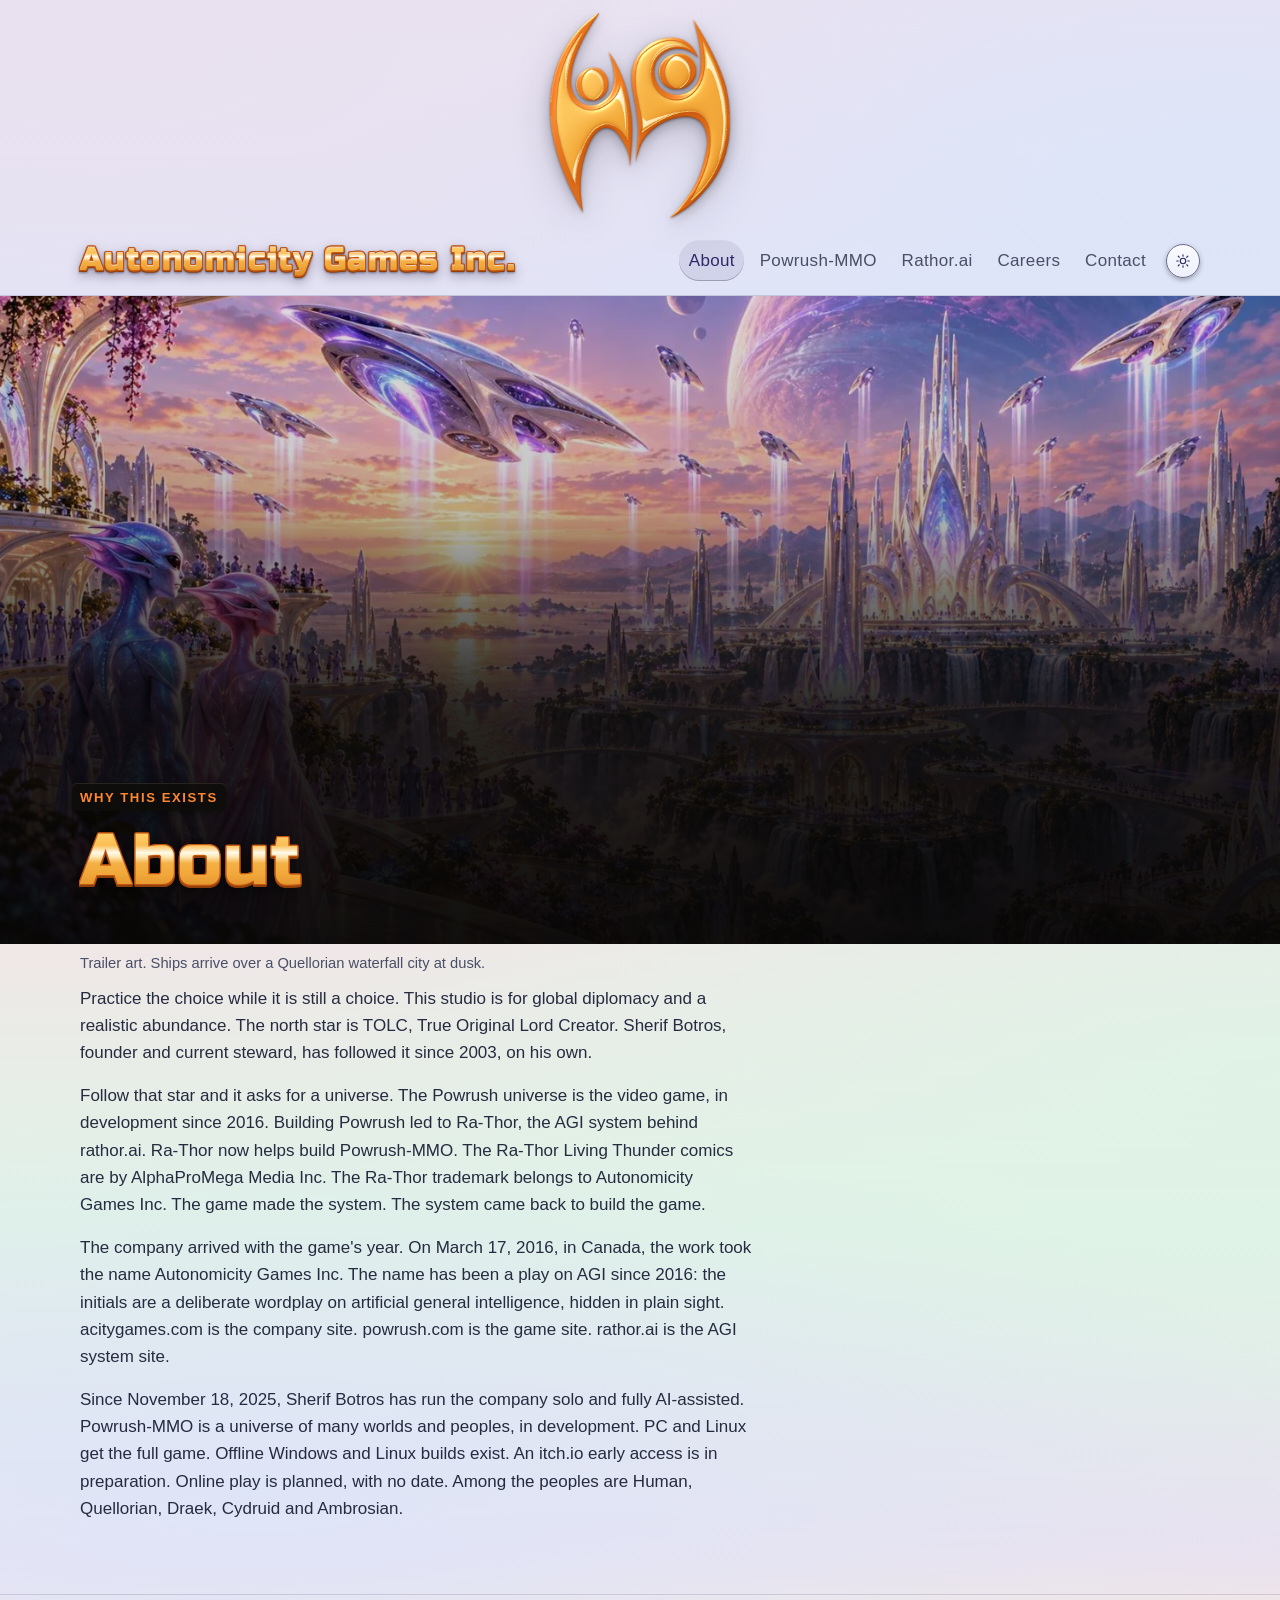
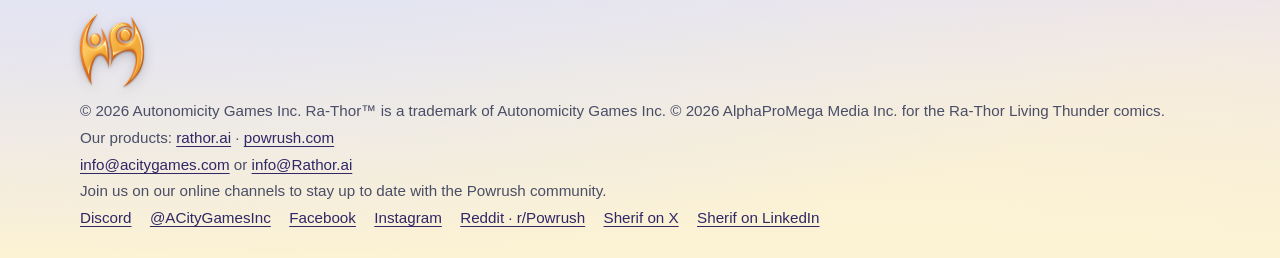
==== commit 711e72a1: "Keep main's site facts and reapply the #35 copy edits. Start from main, then add universe wording, n" ====
--- a/site/about.html
+++ b/site/about.html
@@ -4,15 +4,15 @@
   <meta charset="utf-8">
   <meta name="viewport" content="width=device-width, initial-scale=1">
   <title>About — Autonomicity Games Inc.</title>
-  <meta name="description" content="A studio for practicing diplomacy and a realistic abundance, under TOLC. Autonomicity Games Inc. was founded in Canada on March 17, 2016. The name has been a play on AGI since 2016. The Powrush universe is in development. Online play is not live.">
+  <meta name="description" content="Autonomicity Games Inc. is the company behind acitygames.com, founded in Canada on March 17, 2016. powrush.com is the game site. rathor.ai is the AGI system site. Online play is planned, with no date.">
   <meta property="og:title" content="About — Autonomicity Games Inc.">
-  <meta property="og:description" content="A studio for practicing diplomacy and a realistic abundance, under TOLC. Autonomicity Games Inc. was founded in Canada on March 17, 2016. The name has been a play on AGI since 2016. The Powrush universe is in development. Online play is not live.">
+  <meta property="og:description" content="Autonomicity Games Inc. is the company behind acitygames.com, founded in Canada on March 17, 2016. powrush.com is the game site. rathor.ai is the AGI system site. Online play is planned, with no date.">
   <meta property="og:image" content="https://acitygames.com/images/art/about-quellorian-city-ships-1500.webp">
   <meta property="og:url" content="https://acitygames.com/about.html">
   <meta property="og:type" content="website">
   <meta name="twitter:card" content="summary_large_image">
   <meta name="twitter:title" content="About — Autonomicity Games Inc.">
-  <meta name="twitter:description" content="A studio for practicing diplomacy and a realistic abundance, under TOLC. Autonomicity Games Inc. was founded in Canada on March 17, 2016. The name has been a play on AGI since 2016. The Powrush universe is in development. Online play is not live.">
+  <meta name="twitter:description" content="Autonomicity Games Inc. is the company behind acitygames.com, founded in Canada on March 17, 2016. powrush.com is the game site. rathor.ai is the AGI system site. Online play is planned, with no date.">
   <meta name="twitter:image" content="https://acitygames.com/images/art/about-quellorian-city-ships-1500.webp">
   <meta name="theme-color" content="#1a1a1a" media="(prefers-color-scheme: dark)">
   <meta name="theme-color" content="#f6f1e8" media="(prefers-color-scheme: light)">
@@ -84,9 +84,9 @@
     </figure>
     <div class="wrap prose">
       <p>Practice the choice while it is still a choice. This studio is for global diplomacy and a realistic abundance. The north star is TOLC, True Original Lord Creator. Sherif Botros, founder and current steward, has followed it since 2003, on his own.</p>
-      <p>Follow that star and it asks for a universe. The Powrush universe is the video game, in development since 2016. Building Powrush led to Ra-Thor, the system behind Rathor.ai. Ra-Thor now helps build Powrush-MMO, and new projects like the Living Thunder comic and animated series. The game made the system. The system came back to build the game.</p>
-      <p>The company arrived with the game's year. On March 17, 2016, in Canada, the work took the name Autonomicity Games Inc. The name has been a play on AGI since 2016: the initials are a deliberate wordplay on artificial general intelligence, hidden in plain sight.</p>
-      <p>Since November 18, 2025, Sherif Botros has run the company solo and fully AI-assisted. Powrush-MMO is in development. Online play is not live. Five peoples share the ever-evolving Powrush universe: Human, Quellorian, Draek, Cydruid and Ambrosian.</p>
+      <p>Follow that star and it asks for a universe. The Powrush universe is the video game, in development since 2016. Building Powrush led to Ra-Thor, the AGI system behind rathor.ai. Ra-Thor now helps build Powrush-MMO. The Ra-Thor Living Thunder comics are by AlphaProMega Media Inc. The Ra-Thor trademark belongs to Autonomicity Games Inc. The game made the system. The system came back to build the game.</p>
+      <p>The company arrived with the game's year. On March 17, 2016, in Canada, the work took the name Autonomicity Games Inc. The name has been a play on AGI since 2016: the initials are a deliberate wordplay on artificial general intelligence, hidden in plain sight. acitygames.com is the company site. powrush.com is the game site. rathor.ai is the AGI system site.</p>
+      <p>Since November 18, 2025, Sherif Botros has run the company solo and fully AI-assisted. Powrush-MMO is a universe of many worlds and peoples, in development. PC and Linux get the full game. Offline Windows and Linux builds exist. An itch.io early access is in preparation. Online play is planned, with no date. Among the peoples are Human, Quellorian, Draek, Cydruid and Ambrosian.</p>
     </div>
   </main>
   <footer class="site-footer">
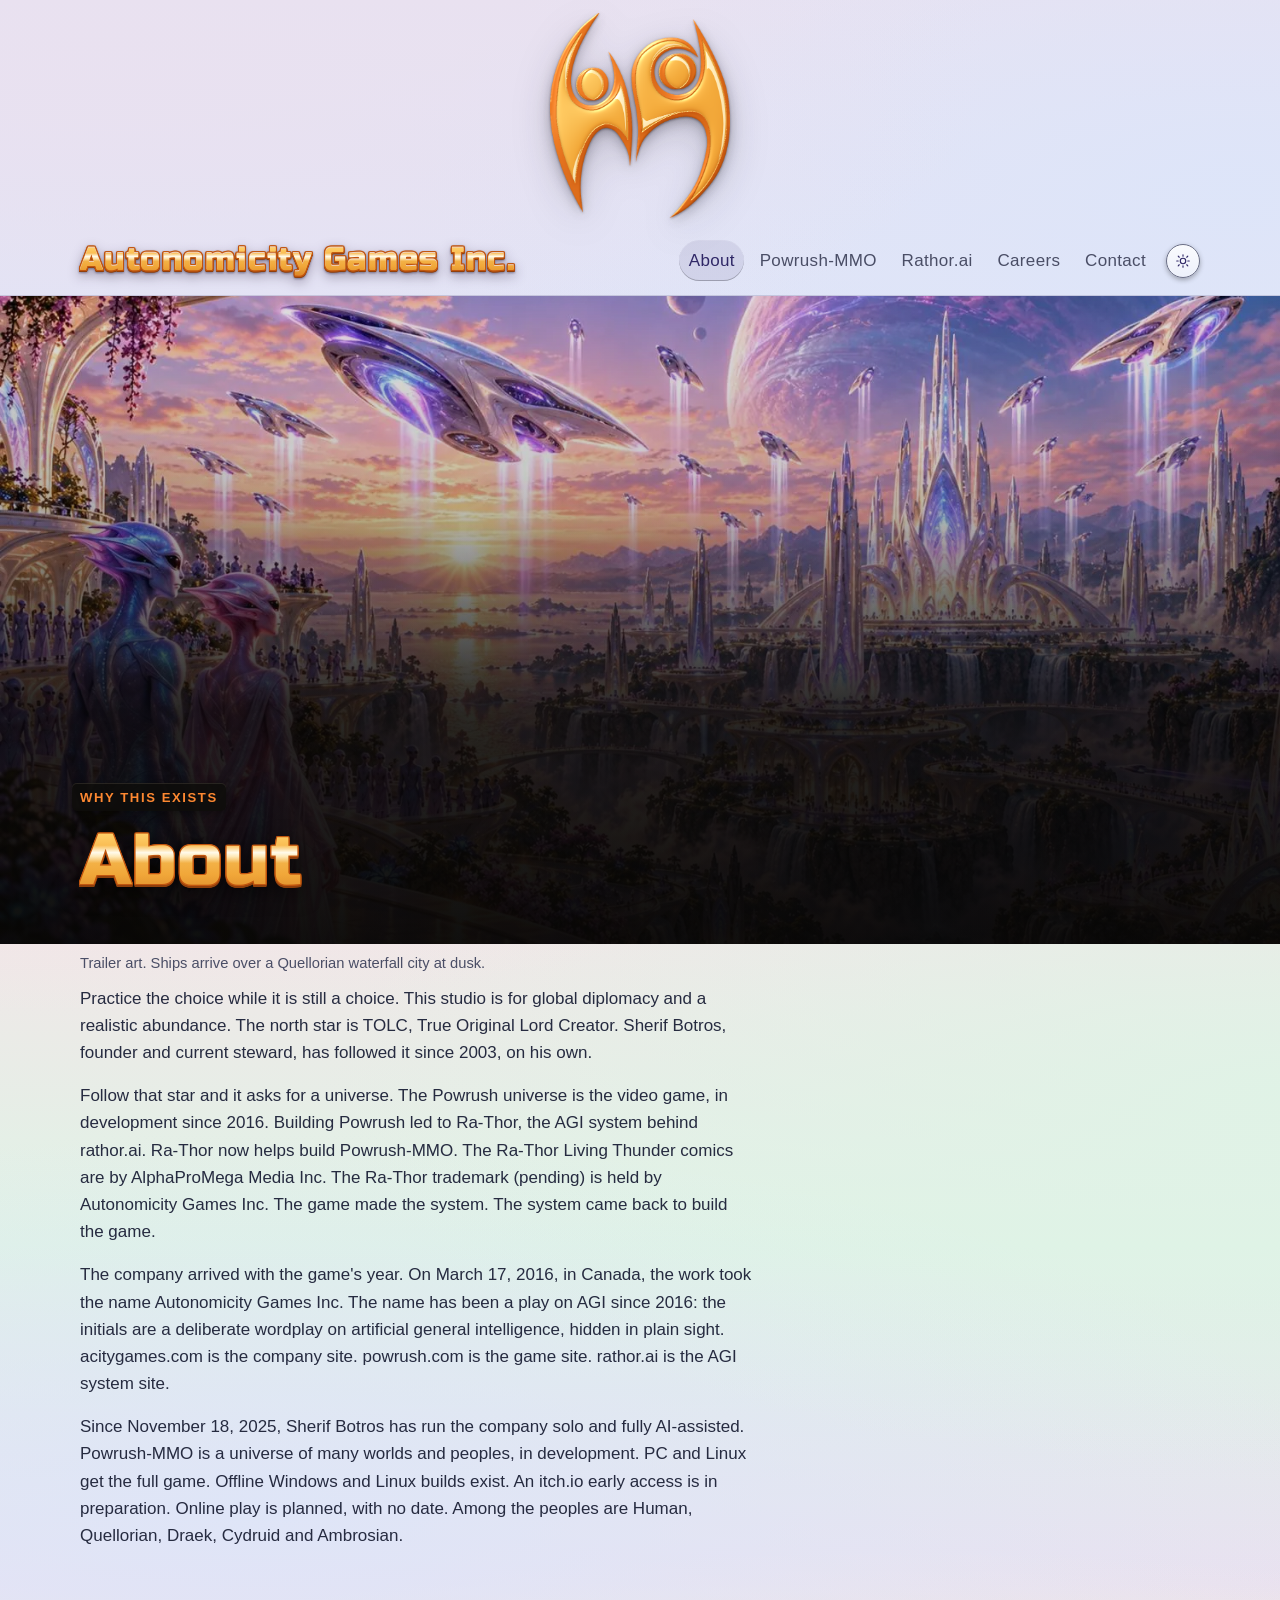
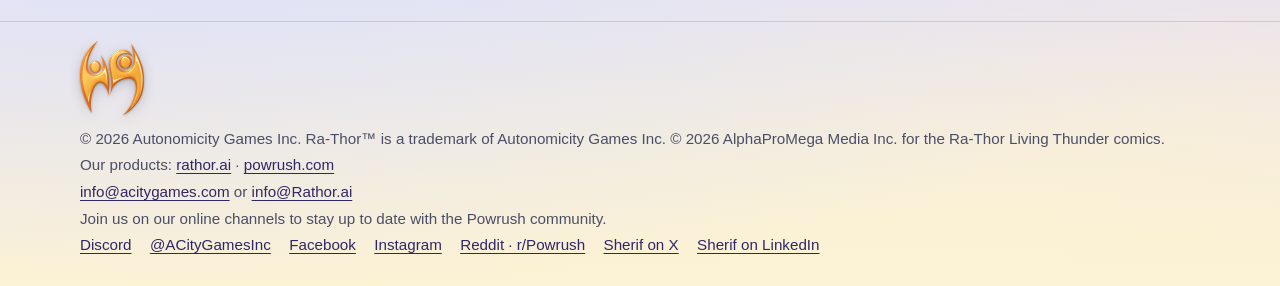
==== commit afcf65fb: "Update Ra-Thor trademark copy from 'belongs to' to 'pending/held by' Change 'The Ra-Thor trademark b" ====
--- a/site/about.html
+++ b/site/about.html
@@ -84,7 +84,7 @@
     </figure>
     <div class="wrap prose">
       <p>Practice the choice while it is still a choice. This studio is for global diplomacy and a realistic abundance. The north star is TOLC, True Original Lord Creator. Sherif Botros, founder and current steward, has followed it since 2003, on his own.</p>
-      <p>Follow that star and it asks for a universe. The Powrush universe is the video game, in development since 2016. Building Powrush led to Ra-Thor, the AGI system behind rathor.ai. Ra-Thor now helps build Powrush-MMO. The Ra-Thor Living Thunder comics are by AlphaProMega Media Inc. The Ra-Thor trademark belongs to Autonomicity Games Inc. The game made the system. The system came back to build the game.</p>
+      <p>Follow that star and it asks for a universe. The Powrush universe is the video game, in development since 2016. Building Powrush led to Ra-Thor, the AGI system behind rathor.ai. Ra-Thor now helps build Powrush-MMO. The Ra-Thor Living Thunder comics are by AlphaProMega Media Inc. The Ra-Thor trademark (pending) is held by Autonomicity Games Inc. The game made the system. The system came back to build the game.</p>
       <p>The company arrived with the game's year. On March 17, 2016, in Canada, the work took the name Autonomicity Games Inc. The name has been a play on AGI since 2016: the initials are a deliberate wordplay on artificial general intelligence, hidden in plain sight. acitygames.com is the company site. powrush.com is the game site. rathor.ai is the AGI system site.</p>
       <p>Since November 18, 2025, Sherif Botros has run the company solo and fully AI-assisted. Powrush-MMO is a universe of many worlds and peoples, in development. PC and Linux get the full game. Offline Windows and Linux builds exist. An itch.io early access is in preparation. Online play is planned, with no date. Among the peoples are Human, Quellorian, Draek, Cydruid and Ambrosian.</p>
     </div>
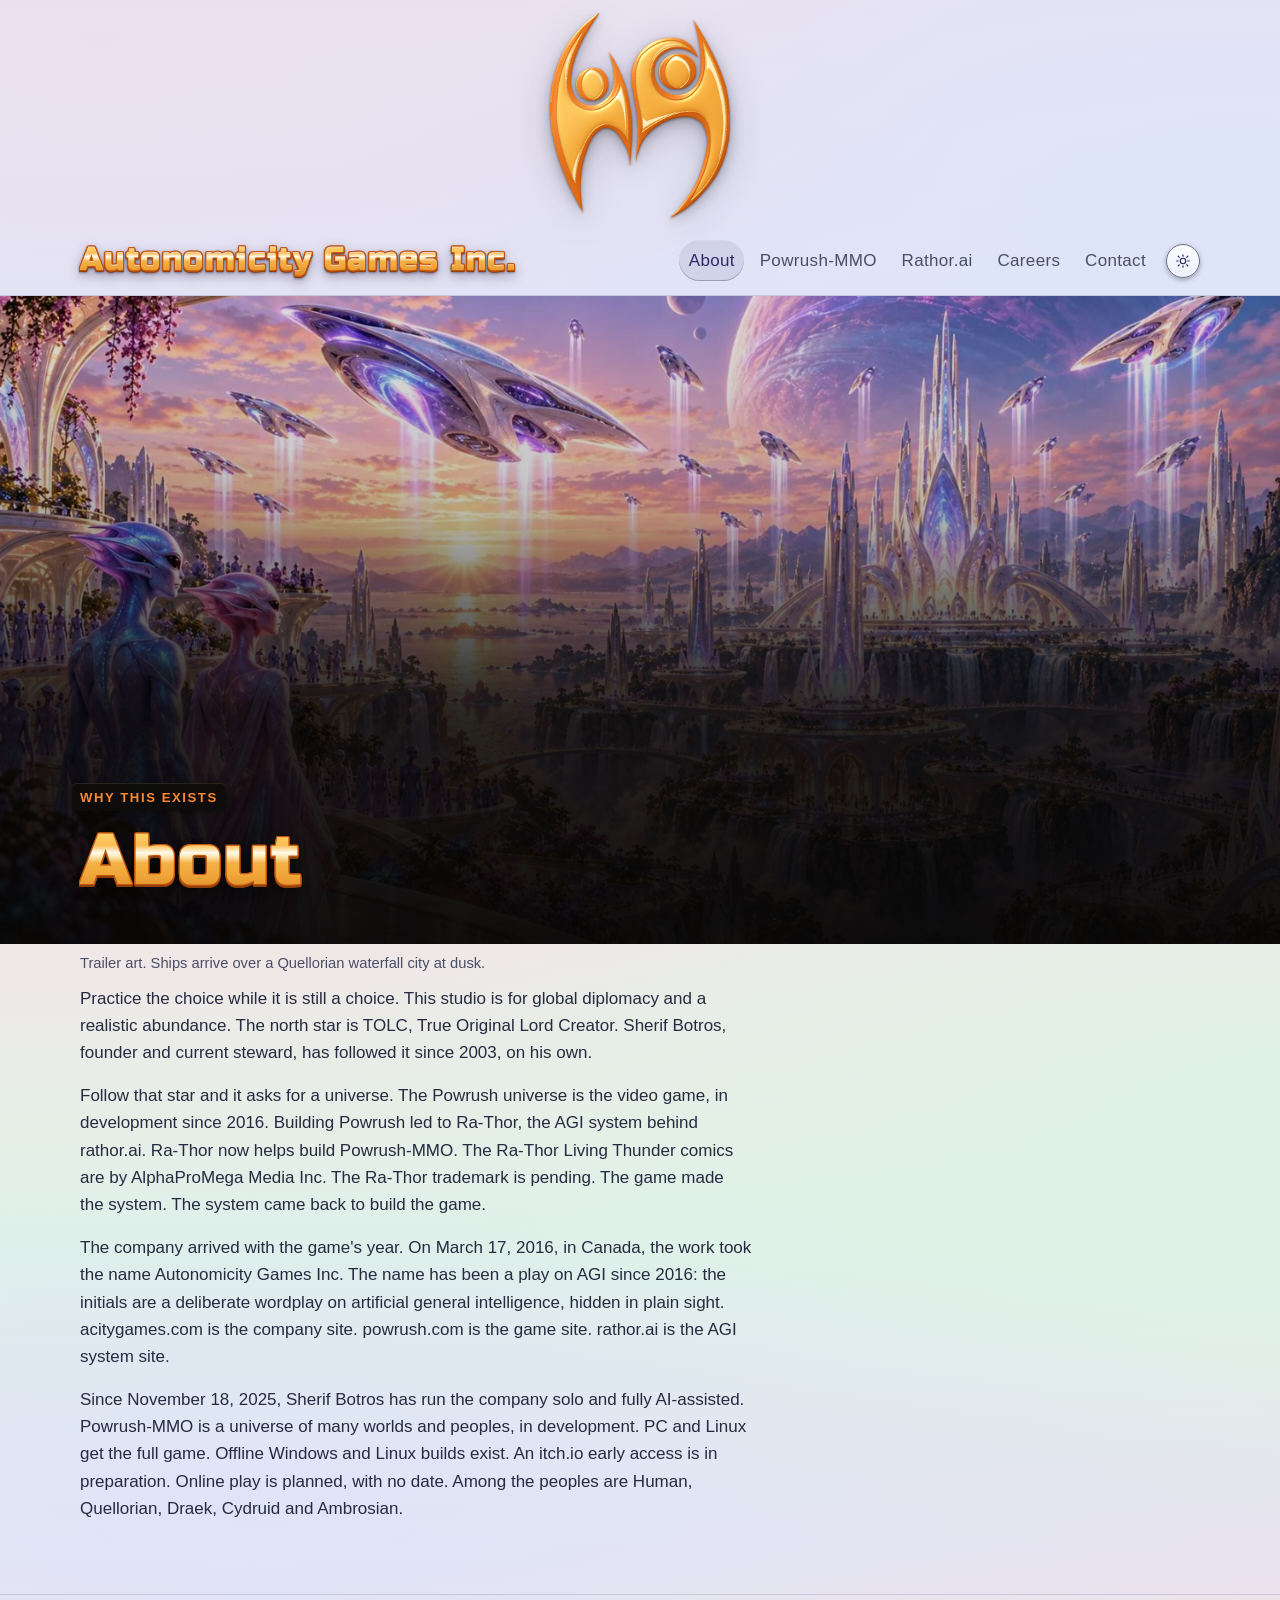
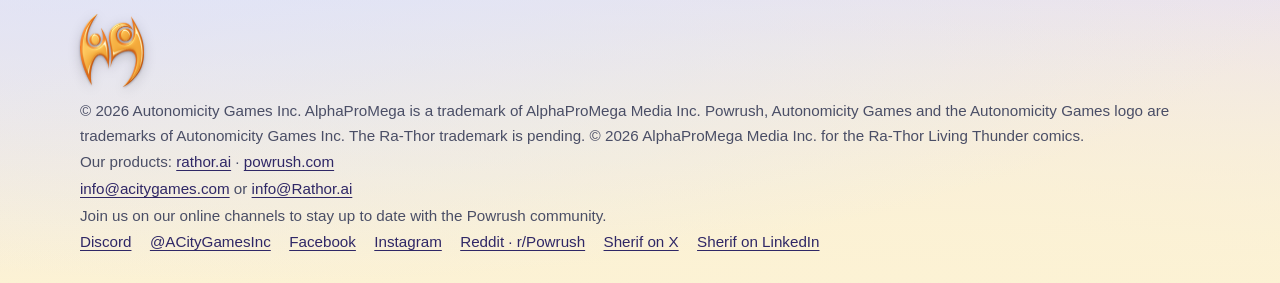
==== commit adee3e72: "Expand footer trademark line and unify all Ra-Thor trademark copy - Replace 'Ra-Thor™ is a trademark" ====
--- a/site/about.html
+++ b/site/about.html
@@ -84,7 +84,7 @@
     </figure>
     <div class="wrap prose">
       <p>Practice the choice while it is still a choice. This studio is for global diplomacy and a realistic abundance. The north star is TOLC, True Original Lord Creator. Sherif Botros, founder and current steward, has followed it since 2003, on his own.</p>
-      <p>Follow that star and it asks for a universe. The Powrush universe is the video game, in development since 2016. Building Powrush led to Ra-Thor, the AGI system behind rathor.ai. Ra-Thor now helps build Powrush-MMO. The Ra-Thor Living Thunder comics are by AlphaProMega Media Inc. The Ra-Thor trademark (pending) is held by Autonomicity Games Inc. The game made the system. The system came back to build the game.</p>
+      <p>Follow that star and it asks for a universe. The Powrush universe is the video game, in development since 2016. Building Powrush led to Ra-Thor, the AGI system behind rathor.ai. Ra-Thor now helps build Powrush-MMO. The Ra-Thor Living Thunder comics are by AlphaProMega Media Inc. The Ra-Thor trademark is pending. The game made the system. The system came back to build the game.</p>
       <p>The company arrived with the game's year. On March 17, 2016, in Canada, the work took the name Autonomicity Games Inc. The name has been a play on AGI since 2016: the initials are a deliberate wordplay on artificial general intelligence, hidden in plain sight. acitygames.com is the company site. powrush.com is the game site. rathor.ai is the AGI system site.</p>
       <p>Since November 18, 2025, Sherif Botros has run the company solo and fully AI-assisted. Powrush-MMO is a universe of many worlds and peoples, in development. PC and Linux get the full game. Offline Windows and Linux builds exist. An itch.io early access is in preparation. Online play is planned, with no date. Among the peoples are Human, Quellorian, Draek, Cydruid and Ambrosian.</p>
     </div>
@@ -93,7 +93,7 @@
     <div class="wrap">
       <img class="footer-mark logo-art logo-art-dark" src="images/logo-dark-512.webp" srcset="images/logo-dark-512.webp 1x, images/logo-dark-1024.webp 2x" alt="Autonomicity Games logo" width="512" height="585" loading="lazy" decoding="async">
       <img class="footer-mark logo-art logo-art-light" src="images/logo-light-512.webp" srcset="images/logo-light-512.webp 1x, images/logo-light-1024.webp 2x" alt="Autonomicity Games logo" width="512" height="585" loading="lazy" decoding="async">
-      <p>© 2026 Autonomicity Games Inc. Ra-Thor™ is a trademark of Autonomicity Games Inc. © 2026 AlphaProMega Media Inc. for the Ra-Thor Living Thunder comics.</p>
+      <p>© 2026 Autonomicity Games Inc. AlphaProMega is a trademark of AlphaProMega Media Inc. Powrush, Autonomicity Games and the Autonomicity Games logo are trademarks of Autonomicity Games Inc. The Ra-Thor trademark is pending. © 2026 AlphaProMega Media Inc. for the Ra-Thor Living Thunder comics.</p>
       <p>Our products: <a href="https://rathor.ai/">rathor.ai</a> · <a href="https://powrush.com/">powrush.com</a></p>
       <p><a href="mailto:info@acitygames.com">info@acitygames.com</a> or <a href="mailto:info@Rathor.ai">info@Rathor.ai</a></p>
       <p>Join us on our online channels to stay up to date with the Powrush community.</p>
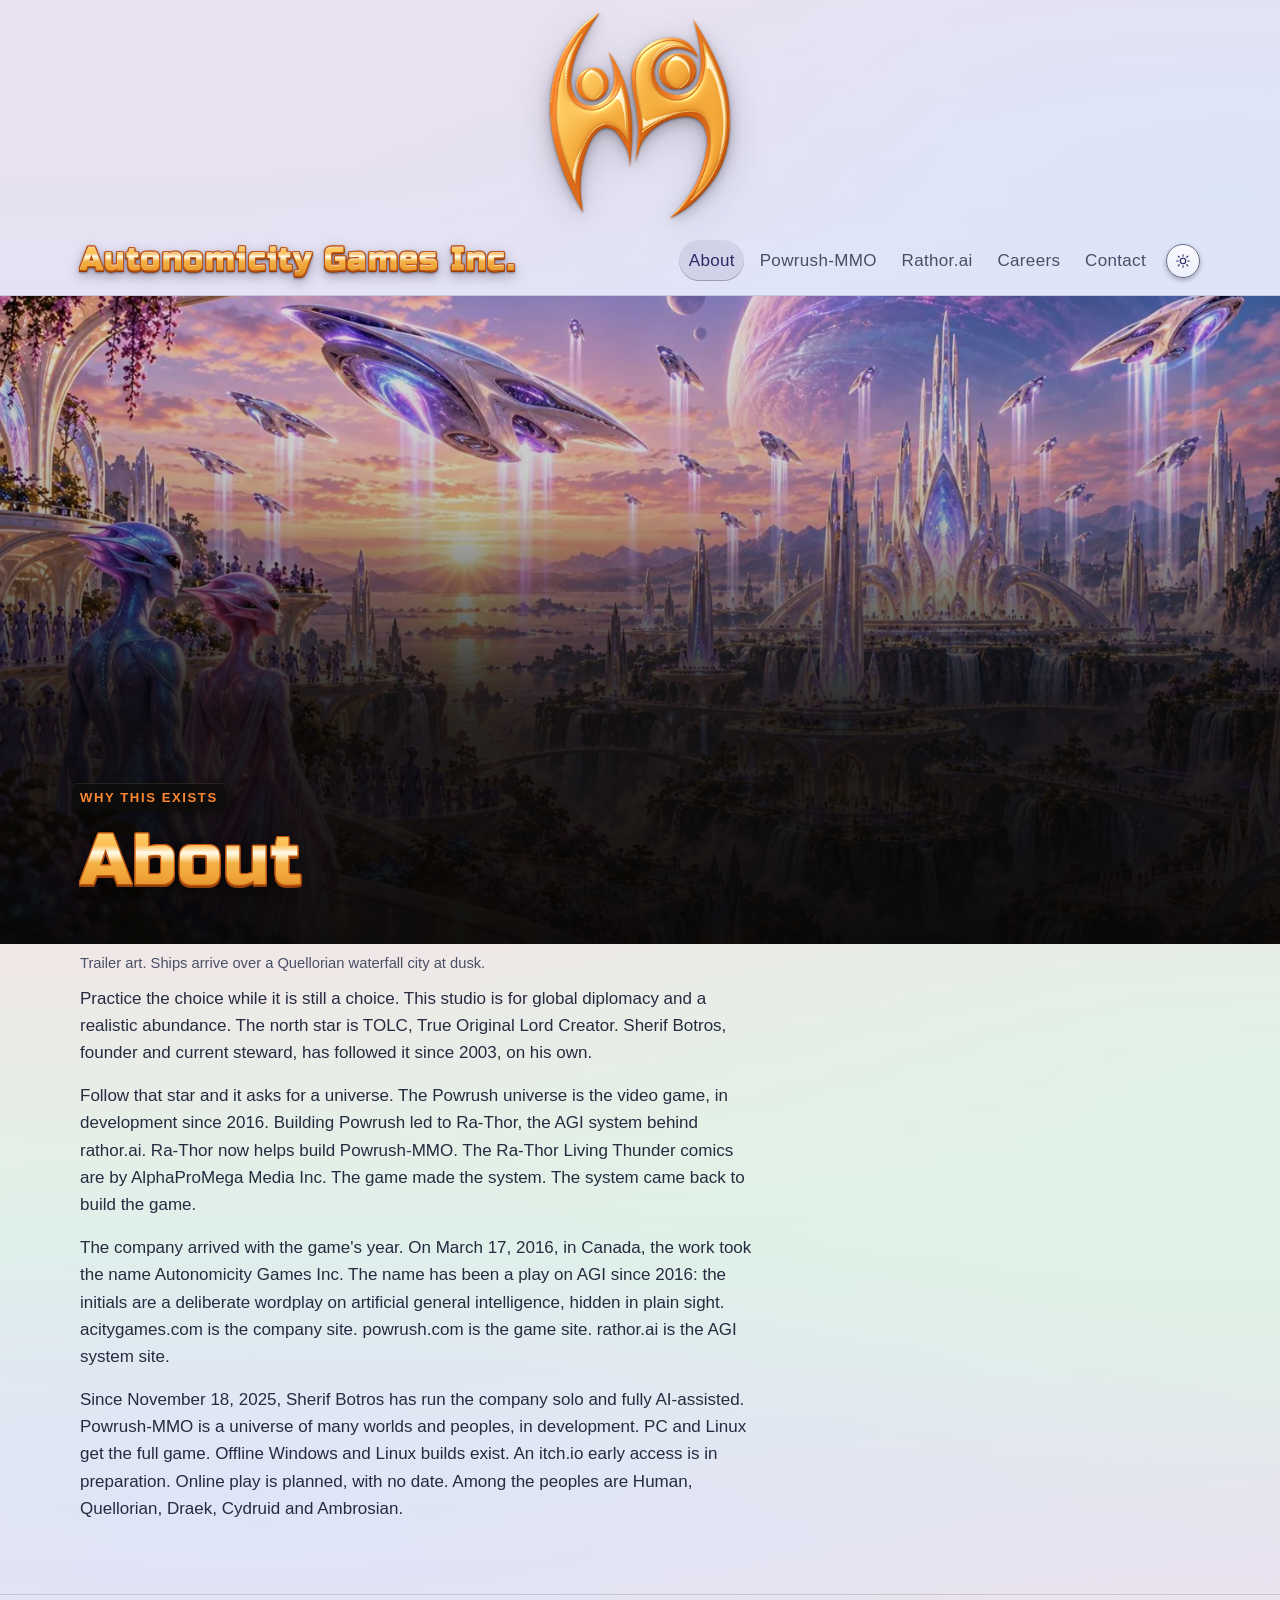
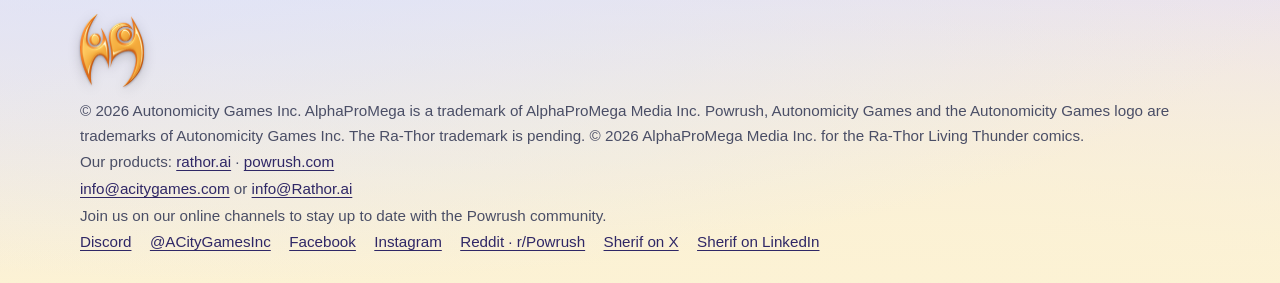
==== commit 3bdf9f2d: "Apply acitygames audit rows and drop trademark sentence from story copy Part 1 - Remove 'The Ra-Thor" ====
--- a/site/about.html
+++ b/site/about.html
@@ -84,7 +84,7 @@
     </figure>
     <div class="wrap prose">
       <p>Practice the choice while it is still a choice. This studio is for global diplomacy and a realistic abundance. The north star is TOLC, True Original Lord Creator. Sherif Botros, founder and current steward, has followed it since 2003, on his own.</p>
-      <p>Follow that star and it asks for a universe. The Powrush universe is the video game, in development since 2016. Building Powrush led to Ra-Thor, the AGI system behind rathor.ai. Ra-Thor now helps build Powrush-MMO. The Ra-Thor Living Thunder comics are by AlphaProMega Media Inc. The Ra-Thor trademark is pending. The game made the system. The system came back to build the game.</p>
+      <p>Follow that star and it asks for a universe. The Powrush universe is the video game, in development since 2016. Building Powrush led to Ra-Thor, the AGI system behind rathor.ai. Ra-Thor now helps build Powrush-MMO. The Ra-Thor Living Thunder comics are by AlphaProMega Media Inc. The game made the system. The system came back to build the game.</p>
       <p>The company arrived with the game's year. On March 17, 2016, in Canada, the work took the name Autonomicity Games Inc. The name has been a play on AGI since 2016: the initials are a deliberate wordplay on artificial general intelligence, hidden in plain sight. acitygames.com is the company site. powrush.com is the game site. rathor.ai is the AGI system site.</p>
       <p>Since November 18, 2025, Sherif Botros has run the company solo and fully AI-assisted. Powrush-MMO is a universe of many worlds and peoples, in development. PC and Linux get the full game. Offline Windows and Linux builds exist. An itch.io early access is in preparation. Online play is planned, with no date. Among the peoples are Human, Quellorian, Draek, Cydruid and Ambrosian.</p>
     </div>
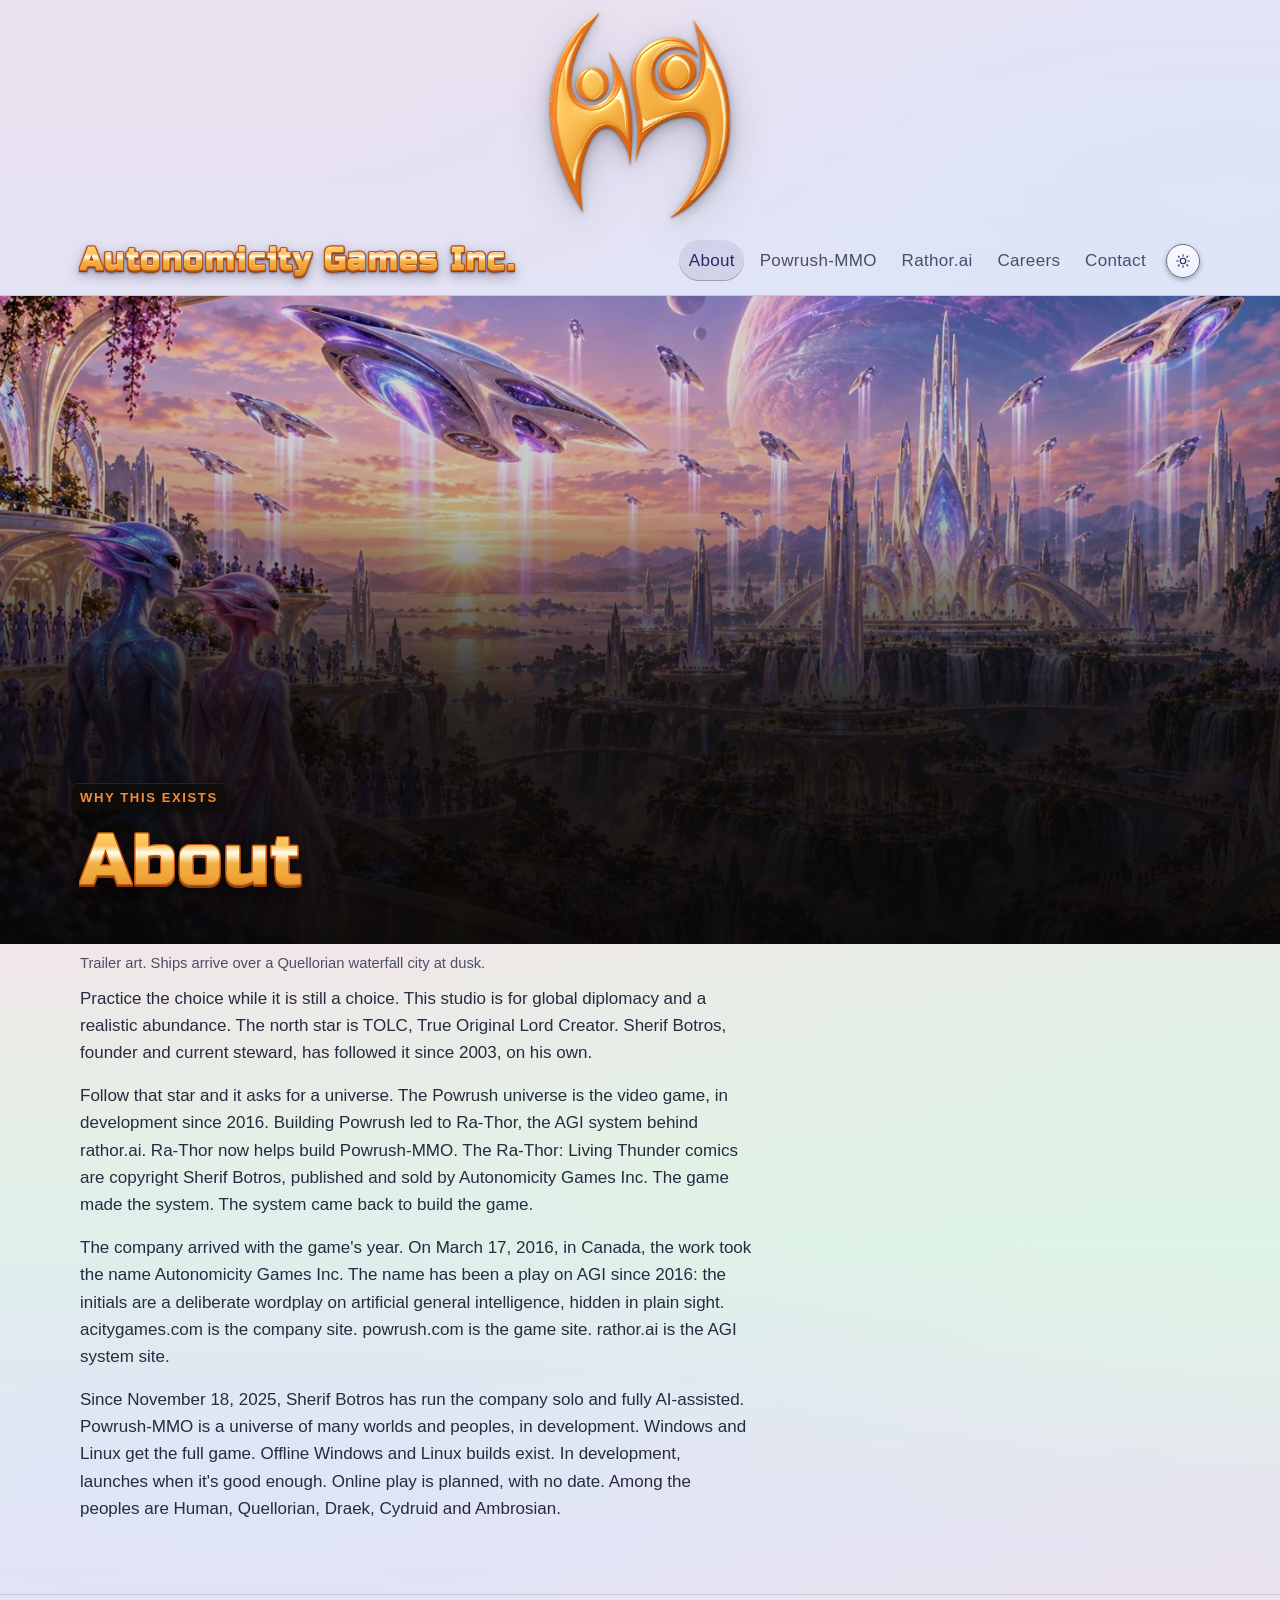
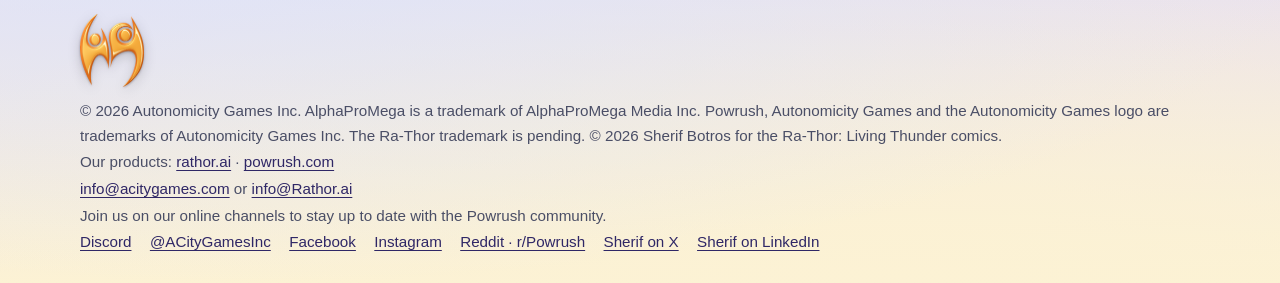
==== commit c5da2b8f: "SITE-COPY-1: comics credit and Powrush status copy State the Ra-Thor: Living Thunder comics credit, " ====
--- a/site/about.html
+++ b/site/about.html
@@ -37,7 +37,7 @@
     <div class="logo-tab">
       <a class="logo-link" href="index.html">
         <img class="logo-art logo-art-dark" src="images/logo-dark-512.webp" srcset="images/logo-dark-512.webp 1x, images/logo-dark-1024.webp 2x" alt="Autonomicity Games logo" width="512" height="585" loading="eager" fetchpriority="high" decoding="async">
-        <img class="logo-art logo-art-light" src="images/logo-light-512.webp" srcset="images/logo-light-512.webp 1x, images/logo-light-1024.webp 2x" alt="Autonomicity Games logo" width="512" height="585" loading="eager" fetchpriority="high" decoding="async">
+        <img class="logo-art logo-art-light" src="images/logo-light-512.webp" srcset="images/logo-light-512.webp 1x, images/logo-light-1024.webp 2x" alt="Autonomicity Games logo" width="512" height="585" loading="lazy" decoding="async">
       </a>
     </div>
     <div class="wrap bar">
@@ -84,16 +84,16 @@
     </figure>
     <div class="wrap prose">
       <p>Practice the choice while it is still a choice. This studio is for global diplomacy and a realistic abundance. The north star is TOLC, True Original Lord Creator. Sherif Botros, founder and current steward, has followed it since 2003, on his own.</p>
-      <p>Follow that star and it asks for a universe. The Powrush universe is the video game, in development since 2016. Building Powrush led to Ra-Thor, the AGI system behind rathor.ai. Ra-Thor now helps build Powrush-MMO. The Ra-Thor Living Thunder comics are by AlphaProMega Media Inc. The game made the system. The system came back to build the game.</p>
+      <p>Follow that star and it asks for a universe. The Powrush universe is the video game, in development since 2016. Building Powrush led to Ra-Thor, the AGI system behind rathor.ai. Ra-Thor now helps build Powrush-MMO. The Ra-Thor: Living Thunder comics are copyright Sherif Botros, published and sold by Autonomicity Games Inc. The game made the system. The system came back to build the game.</p>
       <p>The company arrived with the game's year. On March 17, 2016, in Canada, the work took the name Autonomicity Games Inc. The name has been a play on AGI since 2016: the initials are a deliberate wordplay on artificial general intelligence, hidden in plain sight. acitygames.com is the company site. powrush.com is the game site. rathor.ai is the AGI system site.</p>
-      <p>Since November 18, 2025, Sherif Botros has run the company solo and fully AI-assisted. Powrush-MMO is a universe of many worlds and peoples, in development. PC and Linux get the full game. Offline Windows and Linux builds exist. An itch.io early access is in preparation. Online play is planned, with no date. Among the peoples are Human, Quellorian, Draek, Cydruid and Ambrosian.</p>
+      <p>Since November 18, 2025, Sherif Botros has run the company solo and fully AI-assisted. Powrush-MMO is a universe of many worlds and peoples, in development. Windows and Linux get the full game. Offline Windows and Linux builds exist. In development, launches when it's good enough. Online play is planned, with no date. Among the peoples are Human, Quellorian, Draek, Cydruid and Ambrosian.</p>
     </div>
   </main>
   <footer class="site-footer">
     <div class="wrap">
       <img class="footer-mark logo-art logo-art-dark" src="images/logo-dark-512.webp" srcset="images/logo-dark-512.webp 1x, images/logo-dark-1024.webp 2x" alt="Autonomicity Games logo" width="512" height="585" loading="lazy" decoding="async">
       <img class="footer-mark logo-art logo-art-light" src="images/logo-light-512.webp" srcset="images/logo-light-512.webp 1x, images/logo-light-1024.webp 2x" alt="Autonomicity Games logo" width="512" height="585" loading="lazy" decoding="async">
-      <p>© 2026 Autonomicity Games Inc. AlphaProMega is a trademark of AlphaProMega Media Inc. Powrush, Autonomicity Games and the Autonomicity Games logo are trademarks of Autonomicity Games Inc. The Ra-Thor trademark is pending. © 2026 AlphaProMega Media Inc. for the Ra-Thor Living Thunder comics.</p>
+      <p>© 2026 Autonomicity Games Inc. AlphaProMega is a trademark of AlphaProMega Media Inc. Powrush, Autonomicity Games and the Autonomicity Games logo are trademarks of Autonomicity Games Inc. The Ra-Thor trademark is pending. © 2026 Sherif Botros for the Ra-Thor: Living Thunder comics.</p>
       <p>Our products: <a href="https://rathor.ai/">rathor.ai</a> · <a href="https://powrush.com/">powrush.com</a></p>
       <p><a href="mailto:info@acitygames.com">info@acitygames.com</a> or <a href="mailto:info@Rathor.ai">info@Rathor.ai</a></p>
       <p>Join us on our online channels to stay up to date with the Powrush community.</p>
--- a/site/css/style.css
+++ b/site/css/style.css
@@ -1260,3 +1260,44 @@
 .people {
   margin-bottom: 1.25rem;
 }
+
+/* CARDS-CLICKABLE-1: the whole card is the click target, not just its link.
+   Owner rule (Sherif, 2026-11-02, permanent): make all cards fully clickable,
+   instead of tiny buttons partially clickable, because humans like easy navigating.
+   Use: .card-link on the card, .stretched-link on its one primary link.
+   Any other link inside gets .card-link-secondary so it stays clickable.
+   Never nest interactive elements. Cards with no link stay as they are. */
+.card-link { position: relative; cursor: pointer; }
+.card-link .stretched-link { position: static; }
+.card-link .stretched-link::after {
+  content: "";
+  position: absolute;
+  inset: 0;
+  z-index: 2;
+}
+.card-link .card-link-secondary { position: relative; z-index: 3; }
+/* The cover is part of the link. A filter, transform, perspective, backdrop-filter,
+   will-change or contain on the link, or on any wrapper between it and the card,
+   makes that element the cover's containing block, so the cover shrinks to the
+   button and flickers on hover. Switch them all off, at rest and on hover.
+   The hover feedback lives on the card itself (the card is the containing block anyway). */
+html .card-link a.stretched-link,
+html .card-link a.stretched-link:is(:hover, :active, :focus-visible),
+html .card-link :has(a.stretched-link),
+html .card-link :has(a.stretched-link):hover {
+  filter: none;
+  transform: none;
+  perspective: none;
+  backdrop-filter: none;
+  will-change: auto;
+  contain: none;
+}
+/* Wrappers between the card and its link must not be positioned either, or the
+   cover stops at the wrapper instead of the card edge. */
+html .card-link :has(a.stretched-link) { position: static; }
+/* Hover feedback on the card itself: a thin ring that keeps the card's own shadow. */
+.card-link:hover { outline: 1px solid var(--focus); outline-offset: 3px; }
+.card-link:has(.stretched-link:focus-visible) {
+  outline: 3px solid var(--focus);
+  outline-offset: 3px;
+}
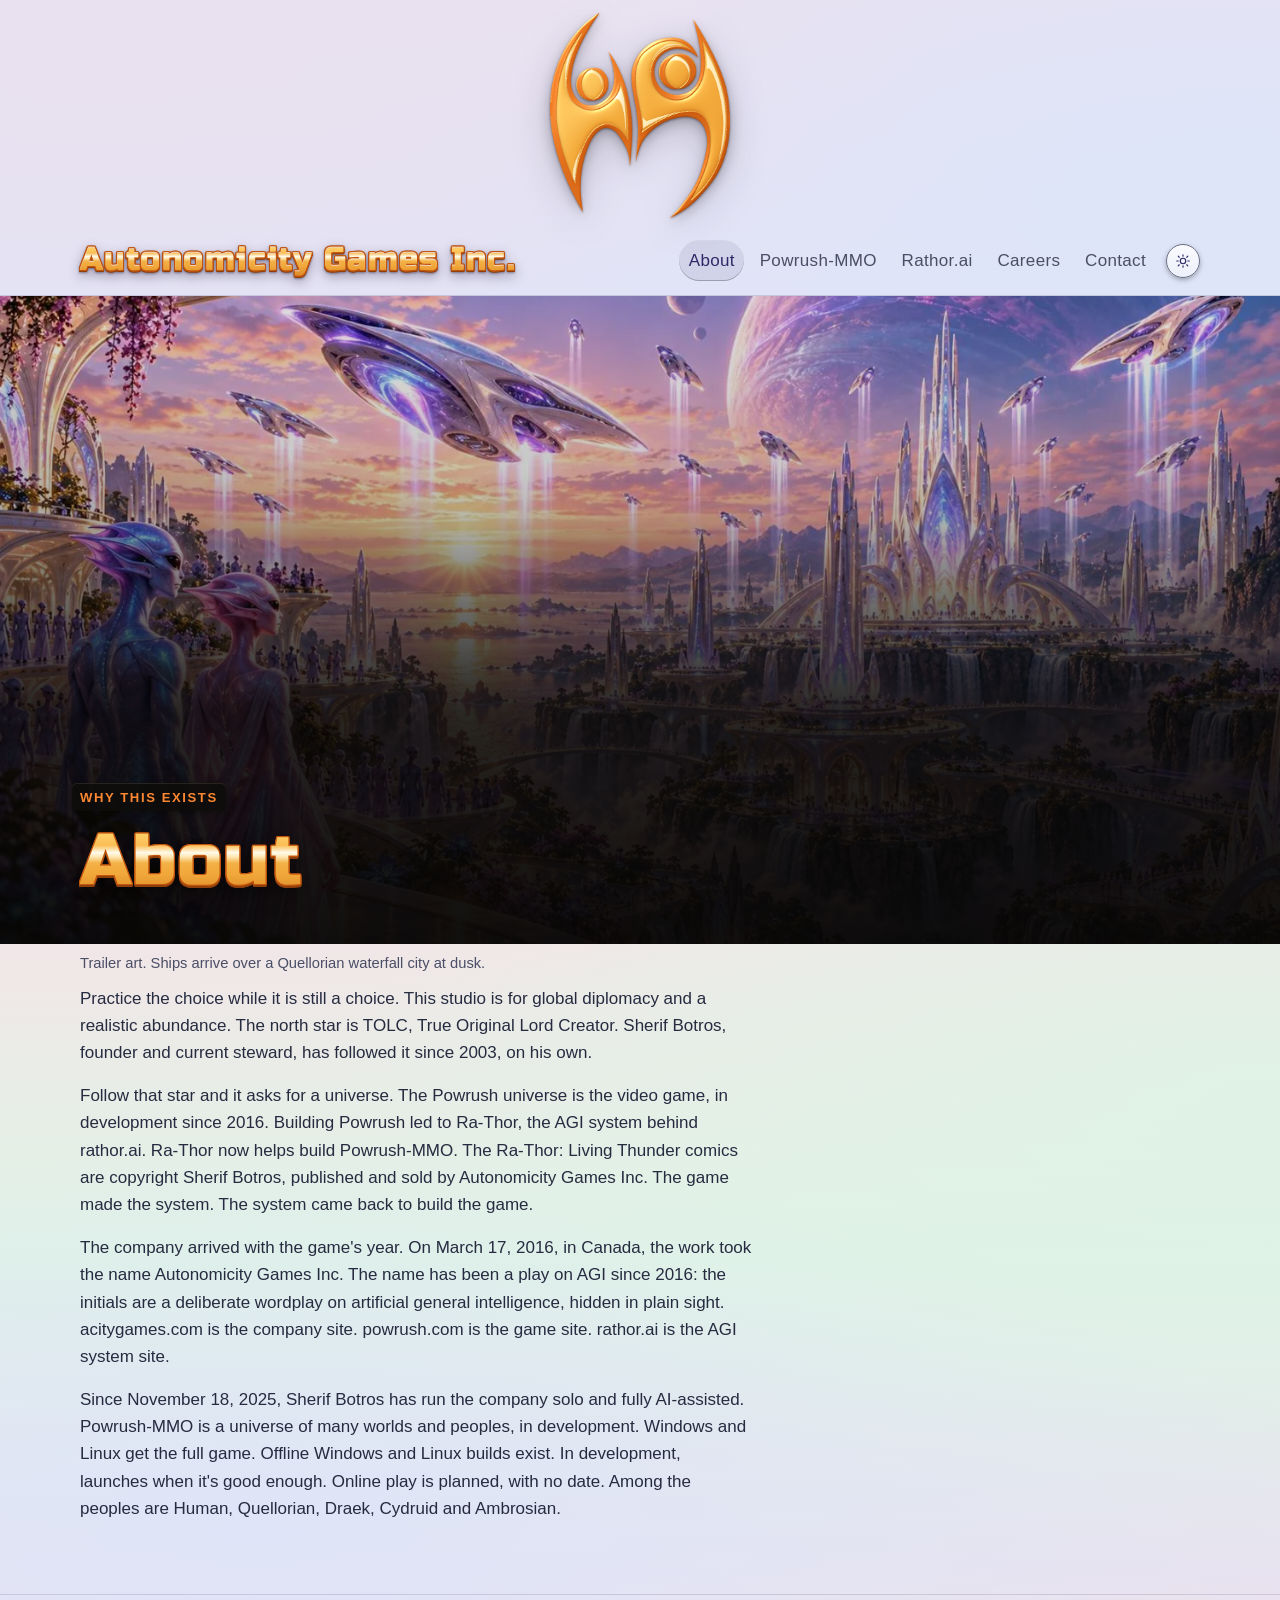
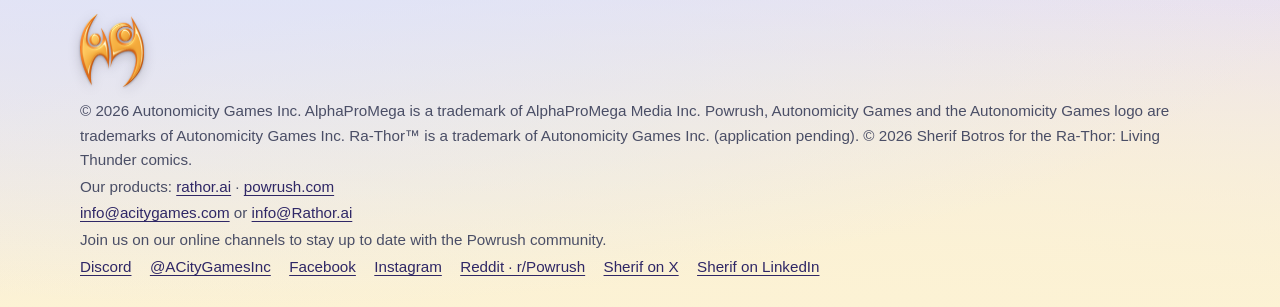
==== commit cc10cf29: "SITE-COPY-1: Ra-Thor trademark line and Windows and Linux Use the council trademark sentence in ever" ====
--- a/site/about.html
+++ b/site/about.html
@@ -93,7 +93,7 @@
     <div class="wrap">
       <img class="footer-mark logo-art logo-art-dark" src="images/logo-dark-512.webp" srcset="images/logo-dark-512.webp 1x, images/logo-dark-1024.webp 2x" alt="Autonomicity Games logo" width="512" height="585" loading="lazy" decoding="async">
       <img class="footer-mark logo-art logo-art-light" src="images/logo-light-512.webp" srcset="images/logo-light-512.webp 1x, images/logo-light-1024.webp 2x" alt="Autonomicity Games logo" width="512" height="585" loading="lazy" decoding="async">
-      <p>© 2026 Autonomicity Games Inc. AlphaProMega is a trademark of AlphaProMega Media Inc. Powrush, Autonomicity Games and the Autonomicity Games logo are trademarks of Autonomicity Games Inc. The Ra-Thor trademark is pending. © 2026 Sherif Botros for the Ra-Thor: Living Thunder comics.</p>
+      <p>© 2026 Autonomicity Games Inc. AlphaProMega is a trademark of AlphaProMega Media Inc. Powrush, Autonomicity Games and the Autonomicity Games logo are trademarks of Autonomicity Games Inc. Ra-Thor™ is a trademark of Autonomicity Games Inc. (application pending). © 2026 Sherif Botros for the Ra-Thor: Living Thunder comics.</p>
       <p>Our products: <a href="https://rathor.ai/">rathor.ai</a> · <a href="https://powrush.com/">powrush.com</a></p>
       <p><a href="mailto:info@acitygames.com">info@acitygames.com</a> or <a href="mailto:info@Rathor.ai">info@Rathor.ai</a></p>
       <p>Join us on our online channels to stay up to date with the Powrush community.</p>
